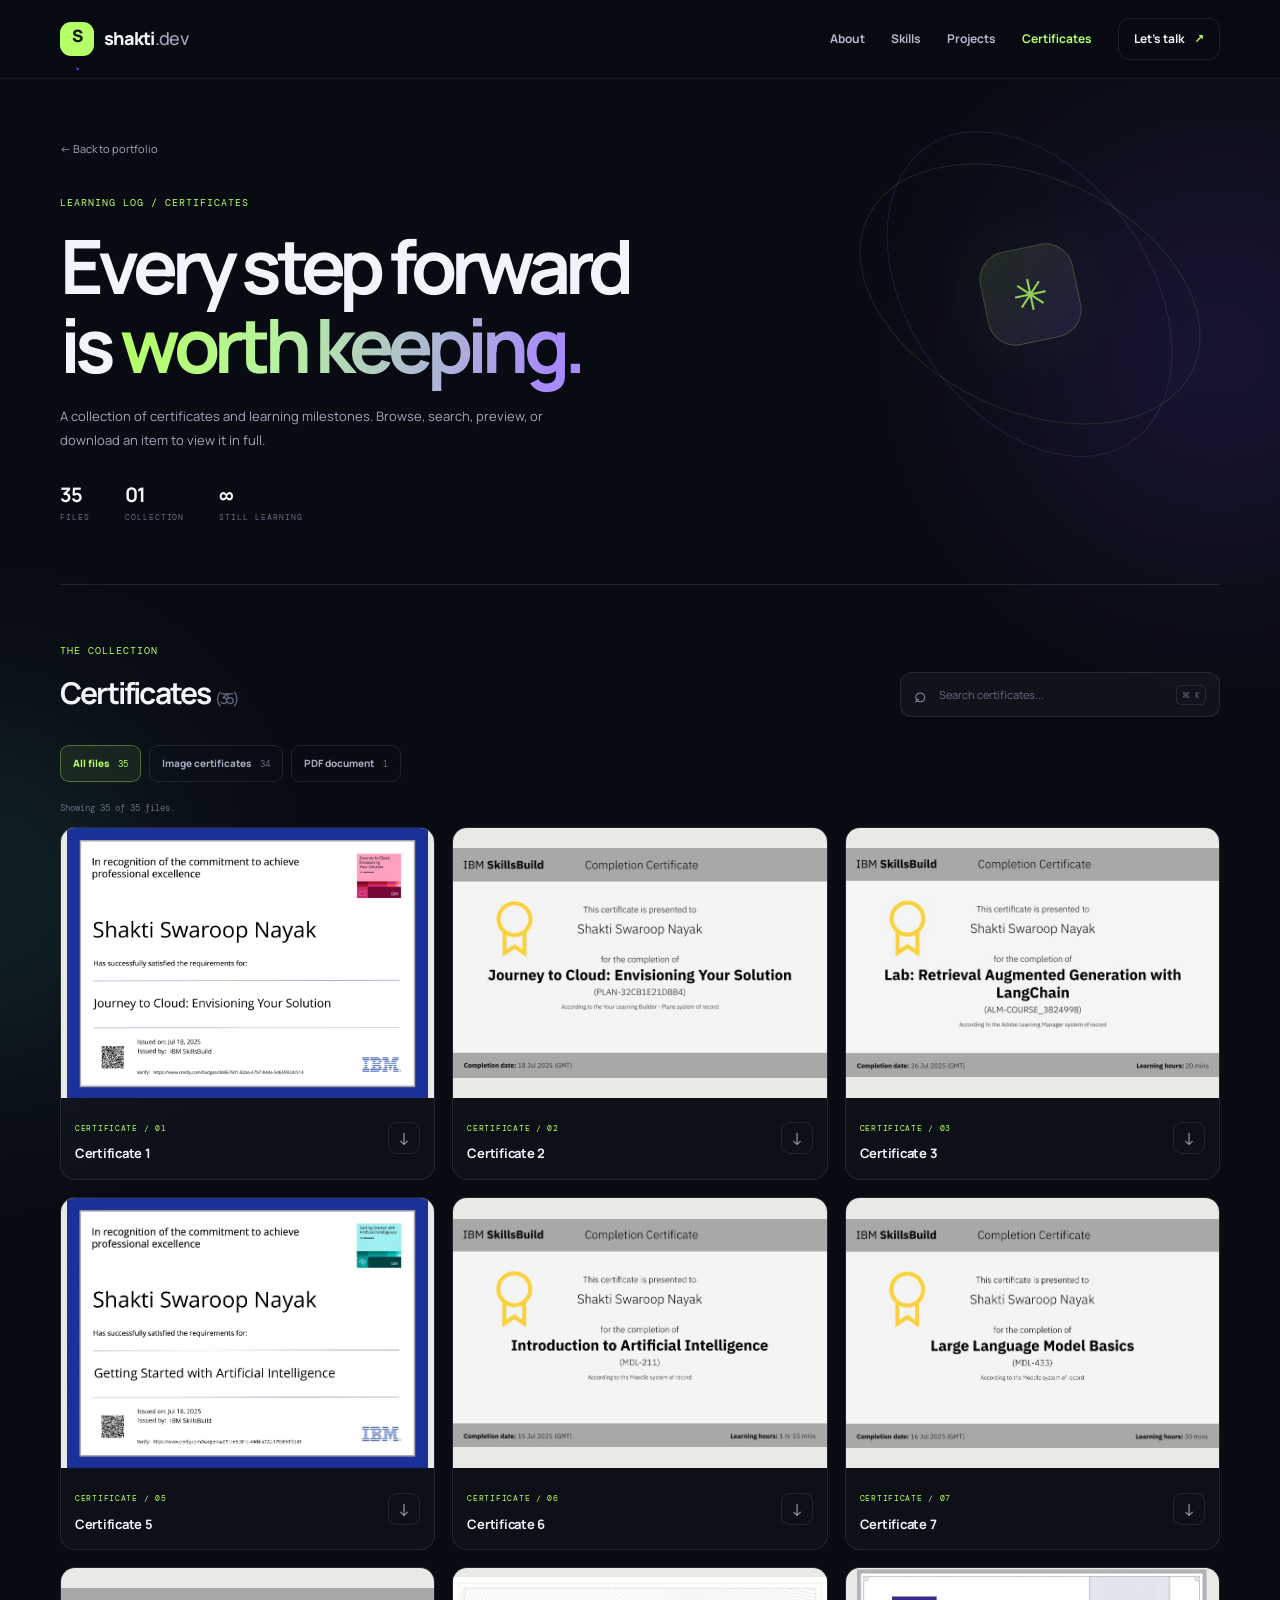
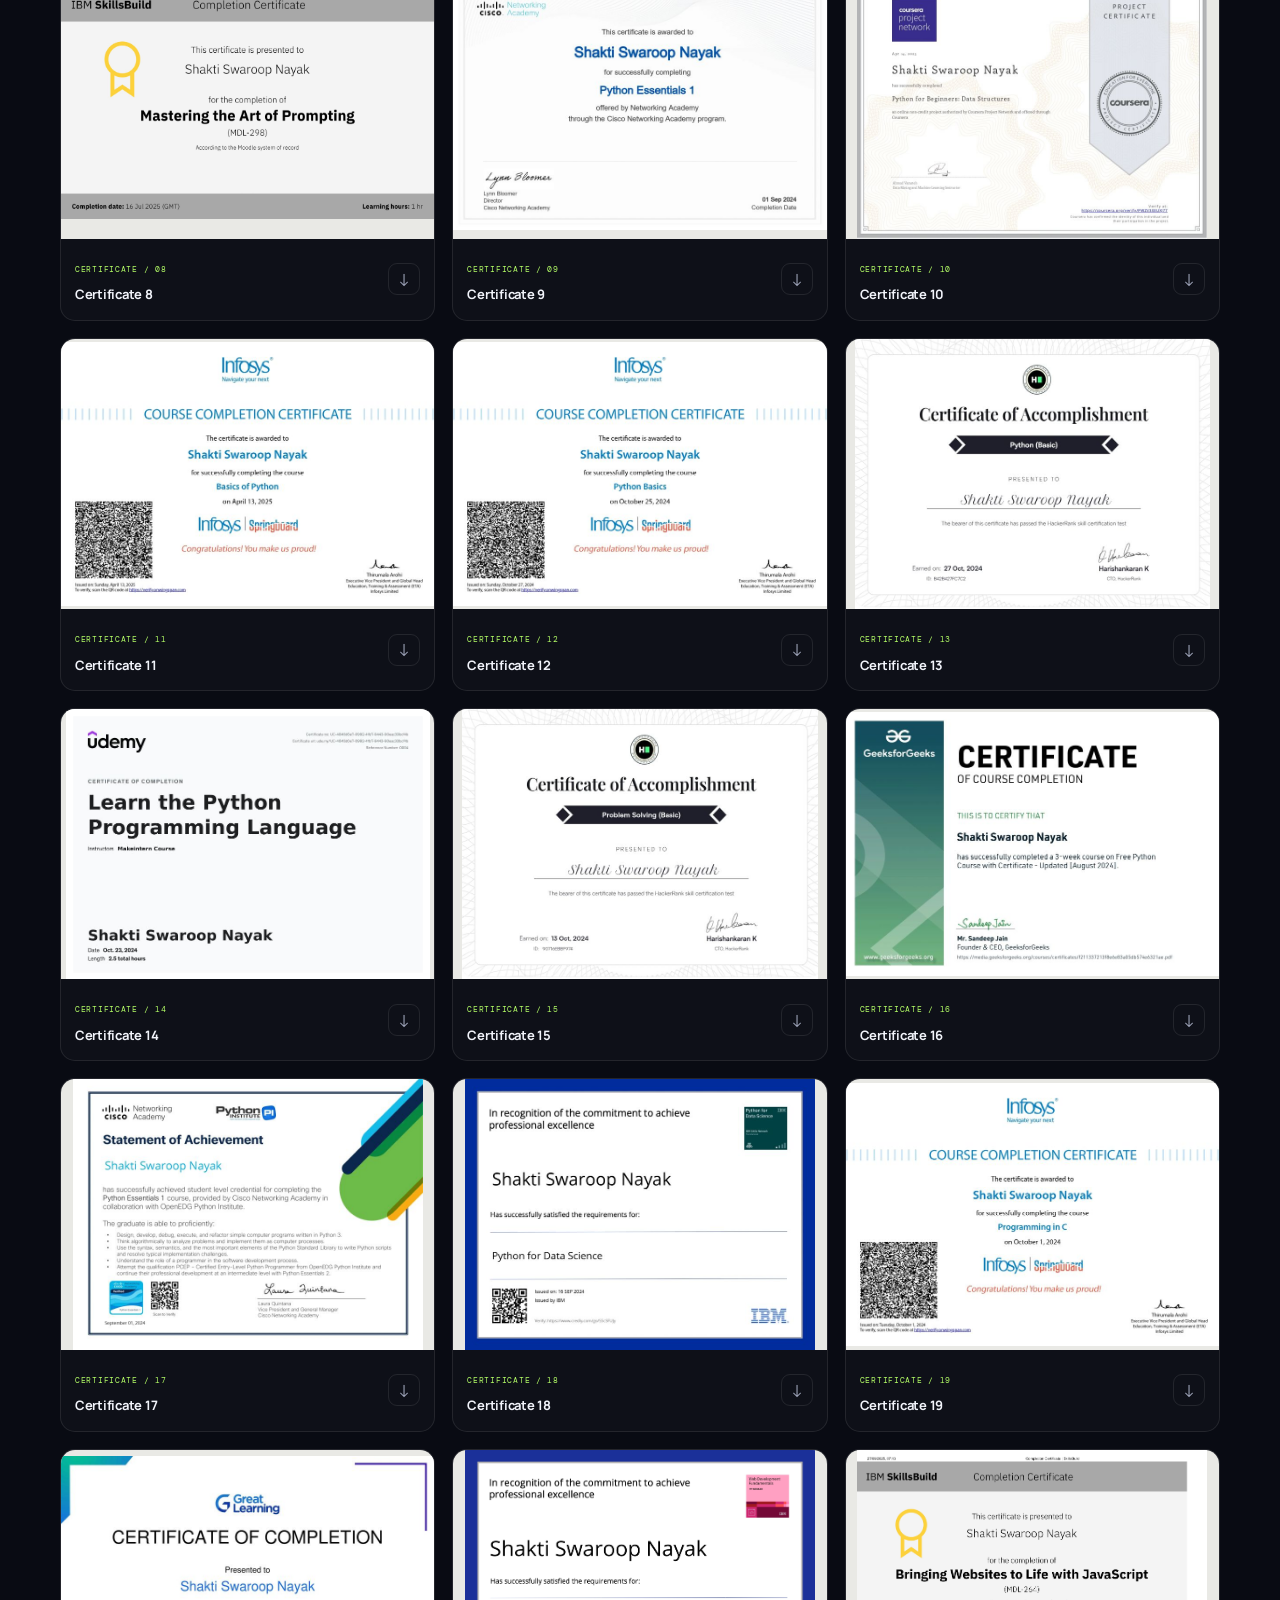
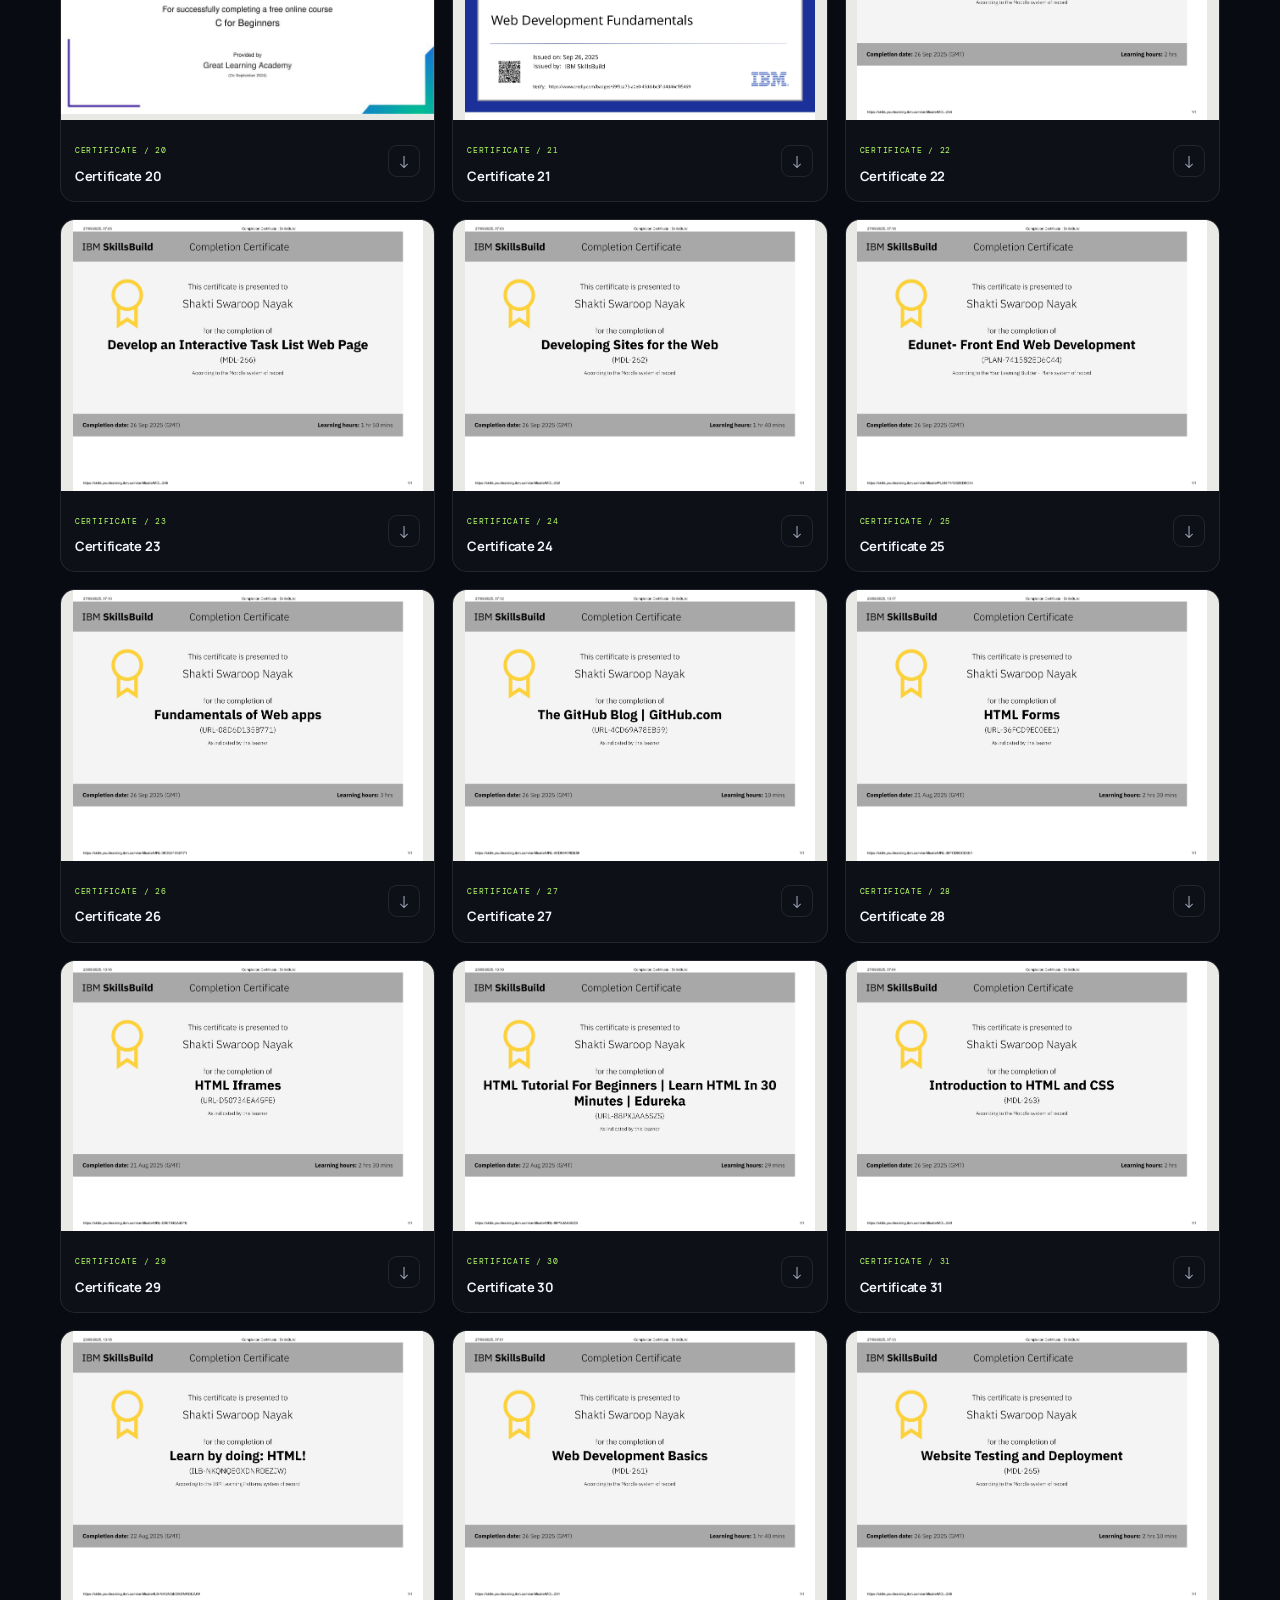
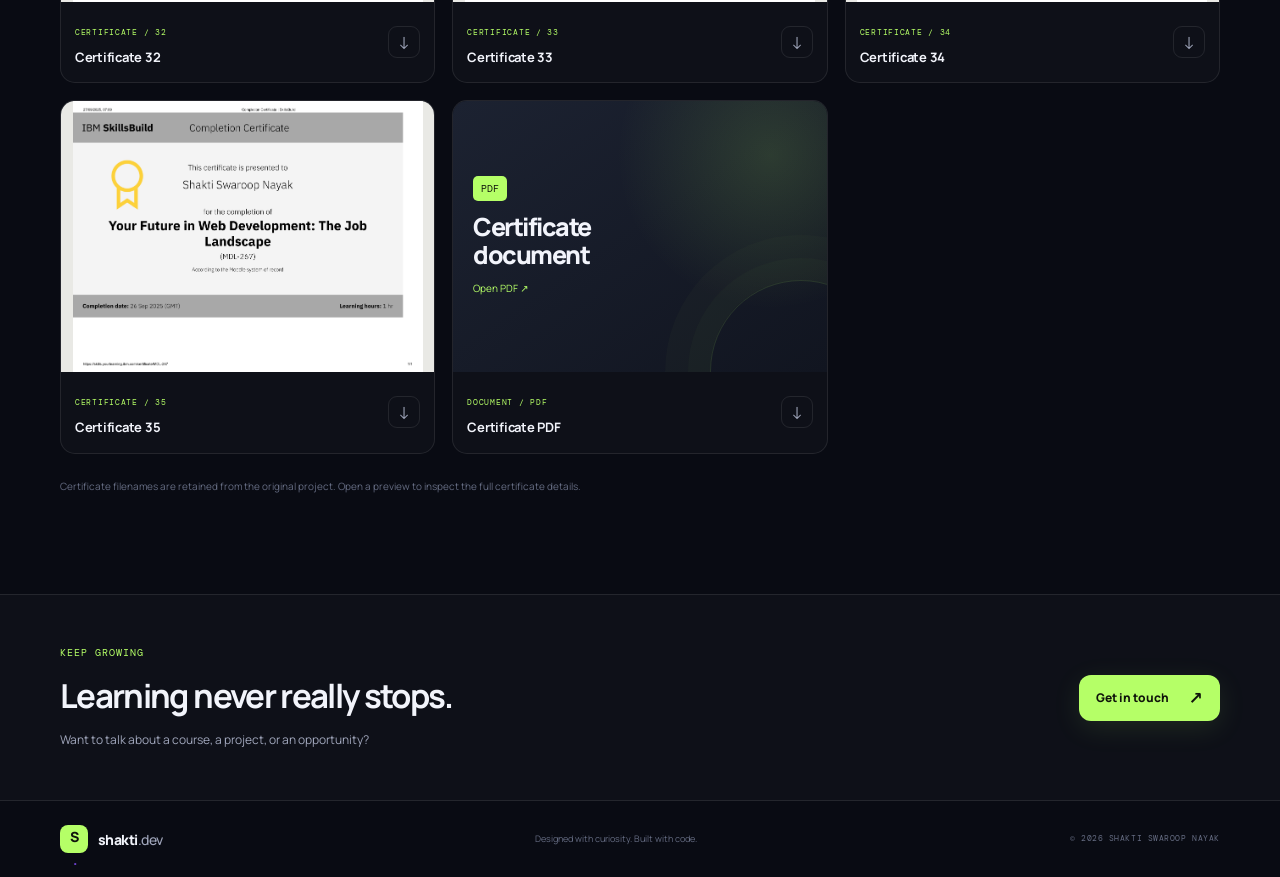
==== certificates.html @ 41152879 "Initial Commit" ====
<!DOCTYPE html>
<html lang="en">
<head>
  <meta charset="UTF-8"><meta name="viewport" content="width=device-width, initial-scale=1.0"><meta name="theme-color" content="#090b13">
  <meta name="description" content="Browse the certificates and learning milestones of Shakti Swaroop Nayak.">
  <title>Certificates Gallery | Shakti Swaroop Nayak</title>
  <link rel="preconnect" href="https://fonts.googleapis.com"><link rel="preconnect" href="https://fonts.gstatic.com" crossorigin>
  <link href="https://fonts.googleapis.com/css2?family=DM+Mono:wght@400;500&family=Manrope:wght@400;500;600;700;800&display=swap" rel="stylesheet">
  <link rel="stylesheet" href="styles.css"><link rel="stylesheet" href="certificates.css">
</head>
<body>
  <div class="ambient ambient-one"></div><div class="ambient ambient-two"></div>
  <header class="site-header"><nav class="nav shell" aria-label="Main navigation">
    <a class="brand" href="index.html"><span class="brand-mark">S<span>.</span></span><span>shakti<span class="brand-muted">.dev</span></span></a>
    <button class="nav-toggle" aria-label="Open navigation" aria-expanded="false"><span></span><span></span></button>
    <div class="nav-links"><a href="index.html#about">About</a><a href="index.html#skills">Skills</a><a href="index.html#projects">Projects</a><a class="active" href="certificates.html">Certificates</a><a class="nav-contact" href="index.html#contact">Let's talk <span>↗</span></a></div>
  </nav></header>
  <main>
    <section class="gallery-hero shell">
      <a class="back-link" href="index.html">← Back to portfolio</a>
      <p class="section-index">LEARNING LOG / CERTIFICATES</p>
      <h1>Every step forward<br>is <span class="gradient-text">worth keeping.</span></h1>
      <p class="gallery-intro">A collection of certificates and learning milestones. Browse, search, preview, or download an item to view it in full.</p>
      <div class="gallery-stats"><div><strong>35</strong><span>FILES</span></div><div><strong>01</strong><span>COLLECTION</span></div><div><strong>∞</strong><span>STILL LEARNING</span></div></div>
      <div class="gallery-orbit" aria-hidden="true"><div class="orbit-ring ring-a"></div><div class="orbit-ring ring-b"></div><div class="orbit-center">✳</div></div>
    </section>
    <section class="gallery-section shell">
      <div class="gallery-toolbar">
        <div><p class="section-index">THE COLLECTION</p><h2>Certificates <span class="result-count" id="resultCount">(35)</span></h2></div>
        <label class="search-box"><span aria-hidden="true">⌕</span><input id="certificateSearch" type="search" placeholder="Search certificates..." aria-label="Search certificates"><kbd>⌘ K</kbd></label>
      </div>
      <div class="filter-row" role="group" aria-label="Filter certificates">
        <button class="filter-button active" type="button" data-filter="all">All files <span>35</span></button>
        <button class="filter-button" type="button" data-filter="image">Image certificates <span>34</span></button>
        <button class="filter-button" type="button" data-filter="pdf">PDF document <span>1</span></button>
      </div>
      <p class="results-message" id="resultsMessage" aria-live="polite">Showing all files in the collection.</p>
      <div class="gallery-grid" id="galleryGrid">
      <article class="certificate-card" data-kind="image" data-search="certificate 1 image jpg jpeg">
        <button class="certificate-preview" type="button" data-preview="1.jpeg" aria-label="Preview Certificate 1">
          <img src="1.jpeg" loading="lazy" alt="Certificate 1">
          <span class="preview-overlay"><span>View certificate ↗</span></span>
        </button>
        <div class="certificate-card-info"><div><span class="card-number">CERTIFICATE / 01</span><h2>Certificate 1</h2></div><a class="download-link" href="1.jpeg" download aria-label="Download Certificate 1">↓</a></div>
      </article>
      <article class="certificate-card" data-kind="image" data-search="certificate 2 image jpg jpeg">
        <button class="certificate-preview" type="button" data-preview="2.jpeg" aria-label="Preview Certificate 2">
          <img src="2.jpeg" loading="lazy" alt="Certificate 2">
          <span class="preview-overlay"><span>View certificate ↗</span></span>
        </button>
        <div class="certificate-card-info"><div><span class="card-number">CERTIFICATE / 02</span><h2>Certificate 2</h2></div><a class="download-link" href="2.jpeg" download aria-label="Download Certificate 2">↓</a></div>
      </article>
      <article class="certificate-card" data-kind="image" data-search="certificate 3 image jpg jpeg">
        <button class="certificate-preview" type="button" data-preview="3.jpeg" aria-label="Preview Certificate 3">
          <img src="3.jpeg" loading="lazy" alt="Certificate 3">
          <span class="preview-overlay"><span>View certificate ↗</span></span>
        </button>
        <div class="certificate-card-info"><div><span class="card-number">CERTIFICATE / 03</span><h2>Certificate 3</h2></div><a class="download-link" href="3.jpeg" download aria-label="Download Certificate 3">↓</a></div>
      </article>
      <article class="certificate-card" data-kind="image" data-search="certificate 5 image jpg jpeg">
        <button class="certificate-preview" type="button" data-preview="5.jpeg" aria-label="Preview Certificate 5">
          <img src="5.jpeg" loading="lazy" alt="Certificate 5">
          <span class="preview-overlay"><span>View certificate ↗</span></span>
        </button>
        <div class="certificate-card-info"><div><span class="card-number">CERTIFICATE / 05</span><h2>Certificate 5</h2></div><a class="download-link" href="5.jpeg" download aria-label="Download Certificate 5">↓</a></div>
      </article>
      <article class="certificate-card" data-kind="image" data-search="certificate 6 image jpg jpeg">
        <button class="certificate-preview" type="button" data-preview="6.jpeg" aria-label="Preview Certificate 6">
          <img src="6.jpeg" loading="lazy" alt="Certificate 6">
          <span class="preview-overlay"><span>View certificate ↗</span></span>
        </button>
        <div class="certificate-card-info"><div><span class="card-number">CERTIFICATE / 06</span><h2>Certificate 6</h2></div><a class="download-link" href="6.jpeg" download aria-label="Download Certificate 6">↓</a></div>
      </article>
      <article class="certificate-card" data-kind="image" data-search="certificate 7 image jpg jpeg">
        <button class="certificate-preview" type="button" data-preview="7.jpeg" aria-label="Preview Certificate 7">
          <img src="7.jpeg" loading="lazy" alt="Certificate 7">
          <span class="preview-overlay"><span>View certificate ↗</span></span>
        </button>
        <div class="certificate-card-info"><div><span class="card-number">CERTIFICATE / 07</span><h2>Certificate 7</h2></div><a class="download-link" href="7.jpeg" download aria-label="Download Certificate 7">↓</a></div>
      </article>
      <article class="certificate-card" data-kind="image" data-search="certificate 8 image jpg jpeg">
        <button class="certificate-preview" type="button" data-preview="8.jpeg" aria-label="Preview Certificate 8">
          <img src="8.jpeg" loading="lazy" alt="Certificate 8">
          <span class="preview-overlay"><span>View certificate ↗</span></span>
        </button>
        <div class="certificate-card-info"><div><span class="card-number">CERTIFICATE / 08</span><h2>Certificate 8</h2></div><a class="download-link" href="8.jpeg" download aria-label="Download Certificate 8">↓</a></div>
      </article>
      <article class="certificate-card" data-kind="image" data-search="certificate 9 image jpg jpeg">
        <button class="certificate-preview" type="button" data-preview="9.jpeg" aria-label="Preview Certificate 9">
          <img src="9.jpeg" loading="lazy" alt="Certificate 9">
          <span class="preview-overlay"><span>View certificate ↗</span></span>
        </button>
        <div class="certificate-card-info"><div><span class="card-number">CERTIFICATE / 09</span><h2>Certificate 9</h2></div><a class="download-link" href="9.jpeg" download aria-label="Download Certificate 9">↓</a></div>
      </article>
      <article class="certificate-card" data-kind="image" data-search="certificate 10 image jpg jpeg">
        <button class="certificate-preview" type="button" data-preview="10.jpeg" aria-label="Preview Certificate 10">
          <img src="10.jpeg" loading="lazy" alt="Certificate 10">
          <span class="preview-overlay"><span>View certificate ↗</span></span>
        </button>
        <div class="certificate-card-info"><div><span class="card-number">CERTIFICATE / 10</span><h2>Certificate 10</h2></div><a class="download-link" href="10.jpeg" download aria-label="Download Certificate 10">↓</a></div>
      </article>
      <article class="certificate-card" data-kind="image" data-search="certificate 11 image jpg jpeg">
        <button class="certificate-preview" type="button" data-preview="11.jpeg" aria-label="Preview Certificate 11">
          <img src="11.jpeg" loading="lazy" alt="Certificate 11">
          <span class="preview-overlay"><span>View certificate ↗</span></span>
        </button>
        <div class="certificate-card-info"><div><span class="card-number">CERTIFICATE / 11</span><h2>Certificate 11</h2></div><a class="download-link" href="11.jpeg" download aria-label="Download Certificate 11">↓</a></div>
      </article>
      <article class="certificate-card" data-kind="image" data-search="certificate 12 image jpg jpeg">
        <button class="certificate-preview" type="button" data-preview="12.jpeg" aria-label="Preview Certificate 12">
          <img src="12.jpeg" loading="lazy" alt="Certificate 12">
          <span class="preview-overlay"><span>View certificate ↗</span></span>
        </button>
        <div class="certificate-card-info"><div><span class="card-number">CERTIFICATE / 12</span><h2>Certificate 12</h2></div><a class="download-link" href="12.jpeg" download aria-label="Download Certificate 12">↓</a></div>
      </article>
      <article class="certificate-card" data-kind="image" data-search="certificate 13 image jpg jpeg">
        <button class="certificate-preview" type="button" data-preview="13.jpeg" aria-label="Preview Certificate 13">
          <img src="13.jpeg" loading="lazy" alt="Certificate 13">
          <span class="preview-overlay"><span>View certificate ↗</span></span>
        </button>
        <div class="certificate-card-info"><div><span class="card-number">CERTIFICATE / 13</span><h2>Certificate 13</h2></div><a class="download-link" href="13.jpeg" download aria-label="Download Certificate 13">↓</a></div>
      </article>
      <article class="certificate-card" data-kind="image" data-search="certificate 14 image jpg jpeg">
        <button class="certificate-preview" type="button" data-preview="14.jpeg" aria-label="Preview Certificate 14">
          <img src="14.jpeg" loading="lazy" alt="Certificate 14">
          <span class="preview-overlay"><span>View certificate ↗</span></span>
        </button>
        <div class="certificate-card-info"><div><span class="card-number">CERTIFICATE / 14</span><h2>Certificate 14</h2></div><a class="download-link" href="14.jpeg" download aria-label="Download Certificate 14">↓</a></div>
      </article>
      <article class="certificate-card" data-kind="image" data-search="certificate 15 image jpg jpeg">
        <button class="certificate-preview" type="button" data-preview="15.jpeg" aria-label="Preview Certificate 15">
          <img src="15.jpeg" loading="lazy" alt="Certificate 15">
          <span class="preview-overlay"><span>View certificate ↗</span></span>
        </button>
        <div class="certificate-card-info"><div><span class="card-number">CERTIFICATE / 15</span><h2>Certificate 15</h2></div><a class="download-link" href="15.jpeg" download aria-label="Download Certificate 15">↓</a></div>
      </article>
      <article class="certificate-card" data-kind="image" data-search="certificate 16 image jpg jpeg">
        <button class="certificate-preview" type="button" data-preview="16.jpeg" aria-label="Preview Certificate 16">
          <img src="16.jpeg" loading="lazy" alt="Certificate 16">
          <span class="preview-overlay"><span>View certificate ↗</span></span>
        </button>
        <div class="certificate-card-info"><div><span class="card-number">CERTIFICATE / 16</span><h2>Certificate 16</h2></div><a class="download-link" href="16.jpeg" download aria-label="Download Certificate 16">↓</a></div>
      </article>
      <article class="certificate-card" data-kind="image" data-search="certificate 17 image jpg jpeg">
        <button class="certificate-preview" type="button" data-preview="17.jpeg" aria-label="Preview Certificate 17">
          <img src="17.jpeg" loading="lazy" alt="Certificate 17">
          <span class="preview-overlay"><span>View certificate ↗</span></span>
        </button>
        <div class="certificate-card-info"><div><span class="card-number">CERTIFICATE / 17</span><h2>Certificate 17</h2></div><a class="download-link" href="17.jpeg" download aria-label="Download Certificate 17">↓</a></div>
      </article>
      <article class="certificate-card" data-kind="image" data-search="certificate 18 image jpg jpeg">
        <button class="certificate-preview" type="button" data-preview="18.jpeg" aria-label="Preview Certificate 18">
          <img src="18.jpeg" loading="lazy" alt="Certificate 18">
          <span class="preview-overlay"><span>View certificate ↗</span></span>
        </button>
        <div class="certificate-card-info"><div><span class="card-number">CERTIFICATE / 18</span><h2>Certificate 18</h2></div><a class="download-link" href="18.jpeg" download aria-label="Download Certificate 18">↓</a></div>
      </article>
      <article class="certificate-card" data-kind="image" data-search="certificate 19 image jpg jpeg">
        <button class="certificate-preview" type="button" data-preview="19.jpeg" aria-label="Preview Certificate 19">
          <img src="19.jpeg" loading="lazy" alt="Certificate 19">
          <span class="preview-overlay"><span>View certificate ↗</span></span>
        </button>
        <div class="certificate-card-info"><div><span class="card-number">CERTIFICATE / 19</span><h2>Certificate 19</h2></div><a class="download-link" href="19.jpeg" download aria-label="Download Certificate 19">↓</a></div>
      </article>
      <article class="certificate-card" data-kind="image" data-search="certificate 20 image jpg jpeg">
        <button class="certificate-preview" type="button" data-preview="20.jpeg" aria-label="Preview Certificate 20">
          <img src="20.jpeg" loading="lazy" alt="Certificate 20">
          <span class="preview-overlay"><span>View certificate ↗</span></span>
        </button>
        <div class="certificate-card-info"><div><span class="card-number">CERTIFICATE / 20</span><h2>Certificate 20</h2></div><a class="download-link" href="20.jpeg" download aria-label="Download Certificate 20">↓</a></div>
      </article>
      <article class="certificate-card" data-kind="image" data-search="certificate 21 image jpg jpeg">
        <button class="certificate-preview" type="button" data-preview="21.jpeg" aria-label="Preview Certificate 21">
          <img src="21.jpeg" loading="lazy" alt="Certificate 21">
          <span class="preview-overlay"><span>View certificate ↗</span></span>
        </button>
        <div class="certificate-card-info"><div><span class="card-number">CERTIFICATE / 21</span><h2>Certificate 21</h2></div><a class="download-link" href="21.jpeg" download aria-label="Download Certificate 21">↓</a></div>
      </article>
      <article class="certificate-card" data-kind="image" data-search="certificate 22 image jpg jpeg">
        <button class="certificate-preview" type="button" data-preview="22.jpeg" aria-label="Preview Certificate 22">
          <img src="22.jpeg" loading="lazy" alt="Certificate 22">
          <span class="preview-overlay"><span>View certificate ↗</span></span>
        </button>
        <div class="certificate-card-info"><div><span class="card-number">CERTIFICATE / 22</span><h2>Certificate 22</h2></div><a class="download-link" href="22.jpeg" download aria-label="Download Certificate 22">↓</a></div>
      </article>
      <article class="certificate-card" data-kind="image" data-search="certificate 23 image jpg jpeg">
        <button class="certificate-preview" type="button" data-preview="23.jpeg" aria-label="Preview Certificate 23">
          <img src="23.jpeg" loading="lazy" alt="Certificate 23">
          <span class="preview-overlay"><span>View certificate ↗</span></span>
        </button>
        <div class="certificate-card-info"><div><span class="card-number">CERTIFICATE / 23</span><h2>Certificate 23</h2></div><a class="download-link" href="23.jpeg" download aria-label="Download Certificate 23">↓</a></div>
      </article>
      <article class="certificate-card" data-kind="image" data-search="certificate 24 image jpg jpeg">
        <button class="certificate-preview" type="button" data-preview="24.jpeg" aria-label="Preview Certificate 24">
          <img src="24.jpeg" loading="lazy" alt="Certificate 24">
          <span class="preview-overlay"><span>View certificate ↗</span></span>
        </button>
        <div class="certificate-card-info"><div><span class="card-number">CERTIFICATE / 24</span><h2>Certificate 24</h2></div><a class="download-link" href="24.jpeg" download aria-label="Download Certificate 24">↓</a></div>
      </article>
      <article class="certificate-card" data-kind="image" data-search="certificate 25 image jpg jpeg">
        <button class="certificate-preview" type="button" data-preview="25.jpeg" aria-label="Preview Certificate 25">
          <img src="25.jpeg" loading="lazy" alt="Certificate 25">
          <span class="preview-overlay"><span>View certificate ↗</span></span>
        </button>
        <div class="certificate-card-info"><div><span class="card-number">CERTIFICATE / 25</span><h2>Certificate 25</h2></div><a class="download-link" href="25.jpeg" download aria-label="Download Certificate 25">↓</a></div>
      </article>
      <article class="certificate-card" data-kind="image" data-search="certificate 26 image jpg jpeg">
        <button class="certificate-preview" type="button" data-preview="26.jpeg" aria-label="Preview Certificate 26">
          <img src="26.jpeg" loading="lazy" alt="Certificate 26">
          <span class="preview-overlay"><span>View certificate ↗</span></span>
        </button>
        <div class="certificate-card-info"><div><span class="card-number">CERTIFICATE / 26</span><h2>Certificate 26</h2></div><a class="download-link" href="26.jpeg" download aria-label="Download Certificate 26">↓</a></div>
      </article>
      <article class="certificate-card" data-kind="image" data-search="certificate 27 image jpg jpeg">
        <button class="certificate-preview" type="button" data-preview="27.jpeg" aria-label="Preview Certificate 27">
          <img src="27.jpeg" loading="lazy" alt="Certificate 27">
          <span class="preview-overlay"><span>View certificate ↗</span></span>
        </button>
        <div class="certificate-card-info"><div><span class="card-number">CERTIFICATE / 27</span><h2>Certificate 27</h2></div><a class="download-link" href="27.jpeg" download aria-label="Download Certificate 27">↓</a></div>
      </article>
      <article class="certificate-card" data-kind="image" data-search="certificate 28 image jpg jpeg">
        <button class="certificate-preview" type="button" data-preview="28.jpeg" aria-label="Preview Certificate 28">
          <img src="28.jpeg" loading="lazy" alt="Certificate 28">
          <span class="preview-overlay"><span>View certificate ↗</span></span>
        </button>
        <div class="certificate-card-info"><div><span class="card-number">CERTIFICATE / 28</span><h2>Certificate 28</h2></div><a class="download-link" href="28.jpeg" download aria-label="Download Certificate 28">↓</a></div>
      </article>
      <article class="certificate-card" data-kind="image" data-search="certificate 29 image jpg jpeg">
        <button class="certificate-preview" type="button" data-preview="29.jpeg" aria-label="Preview Certificate 29">
          <img src="29.jpeg" loading="lazy" alt="Certificate 29">
          <span class="preview-overlay"><span>View certificate ↗</span></span>
        </button>
        <div class="certificate-card-info"><div><span class="card-number">CERTIFICATE / 29</span><h2>Certificate 29</h2></div><a class="download-link" href="29.jpeg" download aria-label="Download Certificate 29">↓</a></div>
      </article>
      <article class="certificate-card" data-kind="image" data-search="certificate 30 image jpg jpeg">
        <button class="certificate-preview" type="button" data-preview="30.jpeg" aria-label="Preview Certificate 30">
          <img src="30.jpeg" loading="lazy" alt="Certificate 30">
          <span class="preview-overlay"><span>View certificate ↗</span></span>
        </button>
        <div class="certificate-card-info"><div><span class="card-number">CERTIFICATE / 30</span><h2>Certificate 30</h2></div><a class="download-link" href="30.jpeg" download aria-label="Download Certificate 30">↓</a></div>
      </article>
      <article class="certificate-card" data-kind="image" data-search="certificate 31 image jpg jpeg">
        <button class="certificate-preview" type="button" data-preview="31.jpeg" aria-label="Preview Certificate 31">
          <img src="31.jpeg" loading="lazy" alt="Certificate 31">
          <span class="preview-overlay"><span>View certificate ↗</span></span>
        </button>
        <div class="certificate-card-info"><div><span class="card-number">CERTIFICATE / 31</span><h2>Certificate 31</h2></div><a class="download-link" href="31.jpeg" download aria-label="Download Certificate 31">↓</a></div>
      </article>
      <article class="certificate-card" data-kind="image" data-search="certificate 32 image jpg jpeg">
        <button class="certificate-preview" type="button" data-preview="32.jpeg" aria-label="Preview Certificate 32">
          <img src="32.jpeg" loading="lazy" alt="Certificate 32">
          <span class="preview-overlay"><span>View certificate ↗</span></span>
        </button>
        <div class="certificate-card-info"><div><span class="card-number">CERTIFICATE / 32</span><h2>Certificate 32</h2></div><a class="download-link" href="32.jpeg" download aria-label="Download Certificate 32">↓</a></div>
      </article>
      <article class="certificate-card" data-kind="image" data-search="certificate 33 image jpg jpeg">
        <button class="certificate-preview" type="button" data-preview="33.jpeg" aria-label="Preview Certificate 33">
          <img src="33.jpeg" loading="lazy" alt="Certificate 33">
          <span class="preview-overlay"><span>View certificate ↗</span></span>
        </button>
        <div class="certificate-card-info"><div><span class="card-number">CERTIFICATE / 33</span><h2>Certificate 33</h2></div><a class="download-link" href="33.jpeg" download aria-label="Download Certificate 33">↓</a></div>
      </article>
      <article class="certificate-card" data-kind="image" data-search="certificate 34 image jpg jpeg">
        <button class="certificate-preview" type="button" data-preview="34.jpeg" aria-label="Preview Certificate 34">
          <img src="34.jpeg" loading="lazy" alt="Certificate 34">
          <span class="preview-overlay"><span>View certificate ↗</span></span>
        </button>
        <div class="certificate-card-info"><div><span class="card-number">CERTIFICATE / 34</span><h2>Certificate 34</h2></div><a class="download-link" href="34.jpeg" download aria-label="Download Certificate 34">↓</a></div>
      </article>
      <article class="certificate-card" data-kind="image" data-search="certificate 35 image jpg jpeg">
        <button class="certificate-preview" type="button" data-preview="35.jpeg" aria-label="Preview Certificate 35">
          <img src="35.jpeg" loading="lazy" alt="Certificate 35">
          <span class="preview-overlay"><span>View certificate ↗</span></span>
        </button>
        <div class="certificate-card-info"><div><span class="card-number">CERTIFICATE / 35</span><h2>Certificate 35</h2></div><a class="download-link" href="35.jpeg" download aria-label="Download Certificate 35">↓</a></div>
      </article>
      <article class="certificate-card pdf-card" data-kind="pdf" data-search="certificate pdf document course completion">
        <a class="pdf-preview" href="4.pdf" target="_blank" rel="noopener" aria-label="Open PDF certificate"><span class="pdf-icon">PDF</span><span class="pdf-large-title">Certificate<br>document</span><span class="pdf-open">Open PDF ↗</span></a>
        <div class="certificate-card-info"><div><span class="card-number">DOCUMENT / PDF</span><h2>Certificate PDF</h2></div><a class="download-link" href="4.pdf" download aria-label="Download PDF certificate">↓</a></div>
      </article>
      </div>
      <div class="empty-state" id="emptyState" hidden><span>⌕</span><h3>No matches found</h3><p>Try another search term or choose a different filter.</p><button class="button button-quiet" id="resetFilters" type="button">Reset filters</button></div>
      <p class="gallery-note">Certificate filenames are retained from the original project. Open a preview to inspect the full certificate details.</p>
    </section>
    <section class="gallery-contact"><div class="shell gallery-contact-inner"><div><p class="section-index">KEEP GROWING</p><h2>Learning never really stops.</h2><p>Want to talk about a course, a project, or an opportunity?</p></div><a class="button button-primary" href="index.html#contact">Get in touch <span>↗</span></a></div></section>
  </main>
  <footer class="site-footer shell"><a class="brand" href="index.html"><span class="brand-mark">S<span>.</span></span><span>shakti<span class="brand-muted">.dev</span></span></a><p>Designed with curiosity. Built with code.</p><span class="mono">© <span id="year">2026</span> SHAKTI SWAROOP NAYAK</span></footer>
  <div class="lightbox" id="lightbox" aria-hidden="true" role="dialog" aria-modal="true" aria-label="Certificate preview">
    <div class="lightbox-panel"><div class="lightbox-toolbar"><span id="lightboxTitle">Certificate preview</span><div><a id="lightboxDownload" href="#" download>Download ↓</a><button type="button" id="lightboxClose" aria-label="Close preview">×</button></div></div><div class="lightbox-content" id="lightboxContent"></div><p class="lightbox-hint">Press Esc or click outside the preview to close</p></div>
  </div>
  <script src="script.js"></script><script src="certificates.js"></script>
</body>
</html>
---- styles.css ----
:root{--bg:#090b13;--bg-soft:#0e111c;--panel:#121624;--panel-2:#151a2a;--text:#f2f4fb;--muted:#a0a6bb;--faint:#656c82;--line:rgba(255,255,255,.09);--accent:#b5ff67;--purple:#a78bfa;--cyan:#75e6dc;--radius:22px;--max:1160px;--ease:cubic-bezier(.2,.75,.25,1);color-scheme:dark}
*{box-sizing:border-box}html{scroll-behavior:smooth;scroll-padding-top:95px}body{margin:0;background:var(--bg);color:var(--text);font-family:Manrope,Inter,system-ui,-apple-system,"Segoe UI",sans-serif;line-height:1.65;overflow-x:hidden;-webkit-font-smoothing:antialiased}a{color:inherit;text-decoration:none}button{font:inherit}.shell{width:min(var(--max),calc(100% - 56px));margin-inline:auto}.ambient{position:absolute;pointer-events:none;z-index:-1;filter:blur(100px);opacity:.13;border-radius:50%}.ambient-one{width:420px;height:420px;top:140px;right:-150px;background:#7859f5}.ambient-two{width:340px;height:340px;top:720px;left:-190px;background:#4bd9b2}.site-header{position:sticky;top:0;z-index:50;background:rgba(9,11,19,.76);backdrop-filter:blur(18px);border-bottom:1px solid rgba(255,255,255,.065)}.nav{height:78px;display:flex;align-items:center;justify-content:space-between;gap:24px}.brand{display:inline-flex;align-items:center;gap:10px;font-weight:800;letter-spacing:-.04em;font-size:18px}.brand-mark{display:grid;place-items:center;width:34px;height:34px;border-radius:11px;background:var(--accent);color:#10130d;font-size:17px;letter-spacing:-.08em}.brand-mark span{color:#6a40c9}.brand-muted{color:var(--muted);font-weight:500}.nav-links{display:flex;align-items:center;gap:26px}.nav-links>a{font-size:12px;font-weight:700;color:#b5bacb;transition:color .2s}.nav-links>a:hover,.nav-links>a.active{color:var(--accent)}.external-arrow{color:var(--accent)}.nav-links .nav-contact{padding:10px 15px;border:1px solid var(--line);border-radius:11px;color:var(--text)}.nav-contact span{color:var(--accent);padding-left:8px}.nav-toggle{display:none;background:none;border:1px solid var(--line);border-radius:10px;width:42px;height:40px;color:white;cursor:pointer}.nav-toggle span{display:block;width:17px;height:1px;background:white;margin:5px auto}.hero{min-height:calc(100vh - 78px);position:relative;display:grid;grid-template-columns:1.08fr .92fr;align-items:center;gap:54px;padding-top:70px;padding-bottom:104px}.hero-copy{position:relative;z-index:2}.eyebrow,.hero-kicker,.section-index,.mono,.card-label,.experience-meta,.project-type,.project-id,.project-art-caption{font-family:"DM Mono",monospace;letter-spacing:.1em}.eyebrow{display:inline-flex;align-items:center;gap:10px;border:1px solid var(--line);background:rgba(255,255,255,.025);padding:9px 13px;border-radius:100px;font-size:9px;color:#c5c9d6}.status-dot,.label-dot,.tag-pulse{width:7px;height:7px;border-radius:50%;background:var(--accent);box-shadow:0 0 14px rgba(181,255,103,.5);display:inline-block;flex-shrink:0}.hero-kicker{margin:32px 0 13px;color:var(--accent);font-size:10px}.hero h1{font-size:clamp(45px,6.2vw,78px);letter-spacing:-.075em;line-height:1.06;margin:0;font-weight:800}.gradient-text{background:linear-gradient(100deg,var(--accent) 4%,#b7f2a0 35%,var(--purple) 92%);-webkit-background-clip:text;background-clip:text;color:transparent}.hero-description{max-width:525px;color:var(--muted);font-size:14px;line-height:1.9;margin:23px 0 26px}.hero-description strong{color:#eef0f8}.hero-actions{display:flex;flex-wrap:wrap;gap:12px}.button{display:inline-flex;align-items:center;justify-content:center;gap:20px;padding:13px 17px;border-radius:12px;font-size:12px;font-weight:800;transition:transform .25s var(--ease),background .25s,border-color .25s}.button:hover{transform:translateY(-3px)}.button span{font-size:17px;line-height:1}.button-primary{background:var(--accent);color:#10140b;box-shadow:0 7px 28px rgba(181,255,103,.1)}.button-primary:hover{background:#c8ff91}.button-quiet{border:1px solid var(--line);background:rgba(255,255,255,.025);color:var(--text)}.button-quiet:hover{border-color:rgba(181,255,103,.4)}.hero-socials{display:flex;align-items:center;gap:13px;margin-top:36px;font-family:"DM Mono",monospace;font-size:10px;color:var(--muted)}.hero-socials a:hover{color:var(--accent)}.hero-socials>span{width:3px;height:3px;border-radius:50%;background:var(--faint)}.hero-visual{min-height:475px;display:grid;place-items:center;position:relative}.visual-orbit{position:absolute;border:1px solid rgba(181,255,103,.13);border-radius:50%;transform:rotate(-25deg)}.orbit-one{width:440px;height:310px}.orbit-two{width:360px;height:470px;transform:rotate(45deg);border-color:rgba(167,139,250,.15)}.visual-card{width:min(100%,365px);position:relative;z-index:2;background:linear-gradient(145deg,rgba(25,30,47,.98),rgba(13,16,27,.98));border:1px solid rgba(255,255,255,.12);border-radius:25px;padding:20px;box-shadow:0 35px 100px rgba(0,0,0,.4);transform:rotate(2deg);transition:transform .5s var(--ease)}.visual-card:hover{transform:rotate(0deg) translateY(-5px)}.visual-top{display:flex;align-items:center;justify-content:space-between;color:var(--faint);font-size:9px}.window-dots{display:flex;gap:5px}.window-dots i{width:6px;height:6px;border-radius:50%;background:#62697d}.window-dots i:first-child{background:#ff7f87}.window-dots i:nth-child(2){background:#ffd36b}.window-dots i:nth-child(3){background:var(--accent)}.profile-image-wrap{height:238px;margin:19px 0 18px;border-radius:16px;overflow:hidden;background:radial-gradient(ellipse at 50% 35%,rgba(181,255,103,.2),transparent 50%),linear-gradient(140deg,#252d40,#171b2b);position:relative;display:grid;place-items:center}.profile-image-wrap img{width:100%;height:100%;object-fit:cover;object-position:center 35%;position:relative;z-index:1}.fallback-initials{font-size:70px;font-weight:800;letter-spacing:-.08em;color:var(--accent)}.visual-name{display:flex;align-items:center;justify-content:space-between;gap:12px}.visual-name h2{font-size:16px;letter-spacing:-.04em;margin:0 0 3px}.visual-name p{font-size:10px;color:var(--muted);margin:0}.verified-mark{display:grid;place-items:center;width:30px;height:30px;border-radius:50%;background:rgba(181,255,103,.12);color:var(--accent);font-size:17px}.visual-divider{height:1px;background:var(--line);margin:18px 0}.visual-stats{display:grid;grid-template-columns:repeat(3,1fr);gap:12px}.visual-stats div{display:flex;flex-direction:column;gap:3px}.visual-stats .mono{font-size:9px;color:var(--accent)}.visual-stats strong{font-size:10px}.code-chip{display:flex;align-items:center;gap:10px;margin-top:18px;padding:10px 12px;background:rgba(0,0,0,.2);border:1px solid var(--line);border-radius:10px;color:#c8cbd8;font-family:"DM Mono",monospace;font-size:10px}.code-bracket{color:var(--accent);font-size:17px}.cursor{color:var(--accent);animation:blink 1s steps(2,start) infinite}.floating-tag{position:absolute;z-index:3;display:flex;align-items:center;gap:9px;padding:12px 14px;border-radius:13px;background:#1b2030;border:1px solid rgba(255,255,255,.12);box-shadow:0 15px 45px rgba(0,0,0,.3);font-size:10px;font-weight:800;animation:float 5s ease-in-out infinite}.tag-top{top:55px;right:-4px}.tag-bottom{bottom:54px;left:-6px;animation-delay:-2s}.tag-icon{color:var(--accent);font-size:18px}.scroll-cue{position:absolute;bottom:28px;left:0;display:flex;align-items:center;gap:12px;color:var(--faint);font:9px "DM Mono",monospace;letter-spacing:.12em}.scroll-line{height:1px;width:36px;background:var(--accent)}.section{padding-top:110px;padding-bottom:110px}.section-tinted{background:linear-gradient(180deg,rgba(255,255,255,.018),rgba(255,255,255,.01));border-top:1px solid rgba(255,255,255,.035);border-bottom:1px solid rgba(255,255,255,.035)}.section-heading{margin-bottom:40px}.section-index{font-size:10px;color:var(--accent);margin:0 0 14px}.section-heading h2,.certificate-teaser h2,.contact-inner h2{font-size:clamp(34px,4.4vw,52px);letter-spacing:-.065em;line-height:1.15;margin:0;font-weight:800}.section-subtitle{font-size:13px;color:var(--muted);margin:15px 0 0}.about-layout{display:grid;grid-template-columns:1fr .8fr;gap:75px;align-items:start}.large-copy{font-size:clamp(20px,2.2vw,27px);line-height:1.55;letter-spacing:-.04em;font-weight:600;margin:0 0 22px;max-width:650px}.text-accent{color:var(--accent)}.body-copy{color:var(--muted);font-size:13px;line-height:1.95}.about-main .body-copy{max-width:650px}.text-link{display:inline-flex;align-items:center;gap:15px;font-size:12px;font-weight:800;color:var(--accent);margin-top:14px}.text-link span{font-size:17px;transition:transform .2s}.text-link:hover span{transform:translate(3px,-3px)}.education-card{padding:25px 24px 7px;border:1px solid var(--line);background:rgba(255,255,255,.025);border-radius:19px}.card-label{display:flex;align-items:center;gap:9px;font-size:9px;color:#d3d7e5;margin-bottom:25px}.education-item{display:grid;grid-template-columns:12px 1fr;gap:13px;position:relative;padding-bottom:26px}.education-item:not(:last-child):before{content:"";position:absolute;left:4px;top:12px;bottom:0;width:1px;background:rgba(181,255,103,.22)}.timeline-point{width:9px;height:9px;border:2px solid var(--accent);background:var(--bg);border-radius:50%;margin-top:4px;z-index:1}.education-item .mono{font-size:9px;color:var(--accent);margin:0 0 5px}.education-item h3{font-size:13px;letter-spacing:-.02em;margin:0 0 4px}.education-item p:not(.mono){font-size:11px;color:var(--muted);margin:0 0 8px}.grade-pill{display:inline-block;padding:4px 8px;border:1px solid rgba(181,255,103,.2);border-radius:6px;color:var(--accent);font:9px "DM Mono",monospace}.skills-layout{display:grid;grid-template-columns:.72fr 1.28fr;gap:70px}.skill-feature{padding:28px;border-radius:20px;background:linear-gradient(140deg,rgba(181,255,103,.1),rgba(167,139,250,.07));border:1px solid rgba(181,255,103,.14);position:relative;overflow:hidden}.skill-feature:after{content:"";position:absolute;width:210px;height:210px;right:-120px;bottom:-125px;border:1px solid rgba(181,255,103,.2);border-radius:50%;box-shadow:0 0 0 22px rgba(181,255,103,.025),0 0 0 45px rgba(181,255,103,.02)}.feature-symbol{font-size:27px;color:var(--accent)}.skill-feature .mono{font-size:9px;color:var(--muted);margin:24px 0 9px}.skill-feature h3{font-size:37px;letter-spacing:-.06em;line-height:1.12;margin:0}.skill-feature>p:last-of-type{max-width:260px;color:var(--muted);font-size:12px;line-height:1.8;margin-top:20px}.skill-groups{display:flex;flex-direction:column;gap:0}.skill-group{padding:19px 0 22px;border-bottom:1px solid var(--line)}.skill-group:first-child{padding-top:0}.skill-group-title{font-size:12px;font-weight:800;margin-bottom:15px}.skill-group-title span{font:10px "DM Mono",monospace;color:var(--accent);margin-right:14px}.skill-pills,.tag-row{display:flex;flex-wrap:wrap;gap:8px}.skill-pills span,.tag-row span{font-size:10px;color:#c8ccda;background:rgba(255,255,255,.045);border:1px solid var(--line);border-radius:8px;padding:7px 10px;transition:background .2s,border-color .2s}.skill-pills span:hover{background:rgba(181,255,103,.08);border-color:rgba(181,255,103,.3)}.experience-list{display:flex;flex-direction:column;gap:14px}.experience-card{display:grid;grid-template-columns:58px 1fr 24px;gap:20px;padding:28px 30px;border:1px solid var(--line);border-radius:18px;background:rgba(255,255,255,.02);transition:transform .3s var(--ease),border-color .3s}.experience-card:hover{transform:translateY(-3px);border-color:rgba(181,255,103,.27)}.experience-number{font:12px "DM Mono",monospace;color:var(--accent);padding-top:4px}.experience-meta{display:flex;gap:9px;flex-wrap:wrap;font-size:9px;color:var(--muted)}.experience-meta span+span{border-left:1px solid var(--line);padding-left:9px;color:var(--accent)}.experience-content h3{font-size:18px;letter-spacing:-.04em;margin:12px 0 3px}.experience-content>p:not(.body-copy){font-size:11px;color:#d2d5e0;margin:0}.experience-content .body-copy{max-width:720px;margin:13px 0 14px}.experience-arrow{color:var(--faint);font-size:19px}.tag-row span{padding:5px 9px;font:9px "DM Mono",monospace}.section-heading-row{display:flex;justify-content:space-between;align-items:end}.work-count{font-size:9px;color:var(--muted);padding-bottom:8px}.project-feature{display:grid;grid-template-columns:.9fr 1.1fr;min-height:355px;border:1px solid var(--line);border-radius:22px;overflow:hidden;background:rgba(255,255,255,.02)}.project-art{position:relative;overflow:hidden;min-height:320px;background:radial-gradient(ellipse at 52% 48%,rgba(181,255,103,.12),transparent 40%),linear-gradient(145deg,#171e2c,#10131e);display:grid;place-items:center}.grid-glow{position:absolute;inset:0;background-image:linear-gradient(rgba(255,255,255,.045) 1px,transparent 1px),linear-gradient(90deg,rgba(255,255,255,.045) 1px,transparent 1px);background-size:31px 31px;mask-image:linear-gradient(to bottom,transparent,black 25%,black 75%,transparent)}.waveform{position:relative;display:flex;align-items:center;gap:5px;height:130px;transform:rotate(-9deg)}.waveform span{display:block;width:5px;height:var(--h,40px);border-radius:4px;background:linear-gradient(180deg,var(--accent),#7b80c6);opacity:.85;box-shadow:0 0 18px rgba(181,255,103,.15)}.waveform span:nth-child(3n){height:85px}.waveform span:nth-child(4n){height:110px}.waveform span:nth-child(5n){height:54px}.waveform span:nth-child(2n){height:28px}.waveform span:nth-child(7n){height:122px}.project-art-caption{position:absolute;bottom:20px;left:22px;color:var(--muted);font-size:8px}.project-art-badge{position:absolute;top:21px;right:22px;width:42px;height:42px;border:1px solid rgba(181,255,103,.3);border-radius:14px;display:grid;place-items:center;color:var(--accent);font-size:25px;background:rgba(181,255,103,.07)}.project-details{padding:36px;display:flex;flex-direction:column;align-items:flex-start}.project-topline{display:flex;align-items:center;justify-content:space-between;width:100%;gap:10px}.project-type{font-size:9px;color:var(--accent)}.project-id{font-size:9px;color:var(--faint)}.project-details h3{font-size:clamp(21px,2.5vw,30px);line-height:1.25;letter-spacing:-.06em;margin:22px 0 8px}.project-details>p{font-size:12px;color:var(--muted);line-height:1.9;margin:0 0 17px}.project-bottom{margin-top:auto;padding-top:23px;display:flex;align-items:center;justify-content:space-between;gap:15px;width:100%;border-top:1px solid var(--line)}.project-note{font:9px "DM Mono",monospace;color:var(--muted);display:flex;align-items:center;gap:8px}.project-bottom .text-link{margin:0}.certificate-teaser{display:grid;grid-template-columns:1.1fr .9fr;gap:60px;align-items:center;overflow:hidden}.certificate-teaser-copy .body-copy{max-width:480px;margin:20px 0 24px}.certificate-stack{height:340px;position:relative;display:grid;place-items:center}.stack-sheet{position:absolute;width:250px;height:300px;border-radius:10px;border:1px solid rgba(255,255,255,.16);box-shadow:0 25px 65px rgba(0,0,0,.28)}.sheet-back{background:#6f69a4;transform:translate(38px,-3px) rotate(12deg)}.sheet-middle{background:#d8d4bf;color:#303326;transform:translate(-24px,7px) rotate(-9deg);padding:26px;display:flex;flex-direction:column;align-items:center;justify-content:center;gap:13px}.sheet-middle span{font:8px "DM Mono",monospace;letter-spacing:.12em}.sheet-middle b{font-family:Georgia,serif;font-size:29px;font-weight:400}.sheet-middle i{font-size:8px}.sheet-front{background:linear-gradient(145deg,#eff0dc,#d9dfbd);color:#20251a;transform:rotate(2deg);padding:26px;display:flex;flex-direction:column;align-items:center;text-align:center;justify-content:center;gap:10px;border:5px double #8a9b61}.certificate-seal{display:grid;place-items:center;border:1px solid #7e9253;border-radius:50%;width:38px;height:38px;color:#6e8447;font-size:22px}.sheet-front small{font:7px "DM Mono",monospace;letter-spacing:.12em}.sheet-front b{font:30px Georgia,serif;line-height:1.05;font-weight:400}.sheet-front i{font-size:9px}.stack-lines{width:100px;height:1px;background:#a2ae7d;margin:7px 0}.stack-count{position:absolute;right:0;bottom:13px;font-size:9px;color:var(--muted)}.resume-banner{display:flex;align-items:center;justify-content:space-between;gap:30px;padding:35px 38px;border:1px solid rgba(181,255,103,.17);border-radius:20px;background:linear-gradient(110deg,rgba(181,255,103,.07),rgba(167,139,250,.045))}.resume-banner h2{font-size:27px;letter-spacing:-.06em;margin:0}.resume-banner .body-copy{margin:7px 0 0}.resume-actions{display:flex;gap:10px;flex-wrap:wrap}.contact-section{background:#0e111a;border-top:1px solid var(--line);padding-bottom:65px}.contact-inner h2{font-size:clamp(42px,6vw,70px)}.contact-copy{font-size:13px;color:var(--muted);margin:20px 0}.email-link{font-size:clamp(17px,2.6vw,27px);font-weight:800;letter-spacing:-.04em;display:inline-flex;gap:15px;align-items:center;padding-bottom:7px;border-bottom:1px solid rgba(181,255,103,.4)}.email-link span{color:var(--accent);font-size:20px}.contact-bottom{display:flex;justify-content:space-between;align-items:center;gap:20px;border-top:1px solid var(--line);margin-top:72px;padding-top:22px}.contact-socials{display:flex;gap:22px;flex-wrap:wrap}.contact-socials a,.back-top{font:10px "DM Mono",monospace;color:var(--muted)}.contact-socials a:hover,.back-top:hover{color:var(--accent)}.site-footer{display:flex;align-items:center;justify-content:space-between;gap:20px;padding-top:24px;padding-bottom:24px;color:var(--faint);font-size:9px}.site-footer .brand{font-size:14px;color:var(--text)}.site-footer .brand-mark{width:28px;height:28px;font-size:14px;border-radius:8px}.site-footer p{margin:0}.site-footer>.mono{font-size:8px;letter-spacing:.07em}.reveal-ready .reveal{opacity:0;transform:translateY(20px);transition:opacity .7s var(--ease),transform .7s var(--ease)}.reveal-ready .reveal.is-visible{opacity:1;transform:translateY(0)}@keyframes float{0%,100%{transform:translateY(0)}50%{transform:translateY(-9px)}}@keyframes blink{to{visibility:hidden}}
@media(max-width:950px){.shell{width:min(100% - 40px,var(--max))}.nav-links{gap:15px}.nav-links>a{font-size:11px}.hero{gap:25px}.hero h1{font-size:clamp(43px,7vw,65px)}.hero-visual{min-height:430px}.visual-card{width:320px}.profile-image-wrap{height:205px}.about-layout{gap:35px}.skills-layout{gap:35px}.project-details{padding:27px}.certificate-teaser{gap:20px}}
@media(max-width:760px){.shell{width:calc(100% - 36px)}.nav{height:68px}.nav-toggle{display:block}.nav-links{display:none;position:absolute;top:68px;left:0;right:0;padding:18px;background:rgba(9,11,19,.98);border-bottom:1px solid var(--line);flex-direction:column;align-items:stretch;gap:5px}.nav-links.open{display:flex}.nav-links>a{padding:12px 10px;font-size:13px}.nav-links .nav-contact{margin-top:5px;text-align:center}.hero{min-height:auto;grid-template-columns:1fr;padding-top:65px;padding-bottom:90px;gap:15px}.hero h1{font-size:clamp(48px,12vw,72px)}.hero-description{font-size:13px}.hero-visual{min-height:440px;margin-top:5px}.visual-card{width:min(84%,340px)}.profile-image-wrap{height:215px}.tag-top{right:0;top:40px}.tag-bottom{left:0;bottom:36px}.scroll-cue{bottom:24px}.section{padding-top:76px;padding-bottom:76px}.section-heading{margin-bottom:28px}.about-layout,.skills-layout,.project-feature,.certificate-teaser{grid-template-columns:1fr;gap:30px}.education-card{max-width:none}.skill-feature{min-height:270px}.skill-feature h3{font-size:34px}.experience-card{grid-template-columns:28px 1fr 15px;gap:12px;padding:22px 17px}.experience-content h3{font-size:16px}.project-art{min-height:250px}.project-details{padding:23px}.certificate-teaser{padding-top:76px}.certificate-stack{height:320px;max-width:430px;width:100%;margin-inline:auto}.resume-banner{align-items:flex-start;flex-direction:column;padding:27px 23px}.resume-actions{width:100%}.resume-actions .button{flex:1}.contact-bottom{margin-top:52px;align-items:flex-start;flex-direction:column}.site-footer{flex-wrap:wrap}.site-footer p{order:3;width:100%}.stack-count{right:10px}}
@media(max-width:420px){.hero h1{font-size:44px}.eyebrow{font-size:8px}.hero-actions .button{flex:1;gap:10px;padding:12px 10px}.hero-socials{gap:9px;font-size:9px}.visual-card{width:88%;padding:15px}.profile-image-wrap{height:195px}.floating-tag{font-size:9px;padding:10px}.experience-card{grid-template-columns:22px 1fr;gap:10px}.experience-arrow{display:none}.experience-content h3{font-size:15px}.section-heading h2,.certificate-teaser h2{font-size:34px}.resume-actions{flex-direction:column}.resume-actions .button{width:100%}.stack-sheet{width:225px;height:280px}}
@media(prefers-reduced-motion:reduce){*,*::before,*::after{scroll-behavior:auto!important;animation-duration:.01ms!important;animation-iteration-count:1!important;transition-duration:.01ms!important}}

/* Resume-aligned portrait crop: keep the profile card unchanged and show the photo vertically. */
.profile-image-wrap{display:flex;align-items:center;justify-content:center;padding:8px 0;background:radial-gradient(ellipse at 50% 35%,rgba(181,255,103,.12),transparent 55%),linear-gradient(140deg,#252d40,#171b2b)}
.profile-image-wrap img{width:164px;height:220px;max-width:100%;object-fit:cover;object-position:center 28%;border-radius:12px;box-shadow:0 8px 24px rgba(0,0,0,.24)}
@media(max-width:950px){.profile-image-wrap img{width:150px;height:202px}}
@media(max-width:760px){.profile-image-wrap img{width:145px;height:195px}}
@media(max-width:420px){.profile-image-wrap img{width:138px;height:184px}}
.secondary-project{margin-top:18px}.weather-art{background:radial-gradient(ellipse at 52% 48%,rgba(122,166,255,.16),transparent 42%),linear-gradient(145deg,#171e2c,#10131e)}.weather-symbol{position:relative;font-size:108px;color:#b5ff67;line-height:1;text-shadow:0 0 35px rgba(181,255,103,.18)}.weather-symbol span{position:absolute;font-size:72px;left:45px;top:45px;color:#b7c9ff;text-shadow:none}.certification-note{margin-top:24px;padding:24px 28px;border:1px solid var(--line);border-radius:16px;background:rgba(255,255,255,.02)}.certification-note>p:not(.mono){max-width:900px;font-size:12px;line-height:1.9;color:var(--muted)}.certification-note .mono{font-size:10px;color:var(--accent);letter-spacing:.08em}.certification-note .text-link{display:inline-block;margin-top:8px}.training-card{margin-bottom:0}

/* Direct link to the two CTTC Core Java training certificates. */
.training-certificate-link{display:inline-flex;margin-top:1rem;gap:.5rem;align-items:center;}
---- certificates.css ----
.gallery-hero{position:relative;min-height:410px;padding-top:55px;padding-bottom:62px;overflow:hidden}.back-link{display:inline-flex;gap:8px;color:var(--muted);font-size:11px;margin-bottom:37px}.back-link:hover{color:var(--accent)}.gallery-hero .section-index{margin-bottom:14px}.gallery-hero h1{font-size:clamp(46px,6.5vw,75px);line-height:1.06;letter-spacing:-.075em;margin:0;position:relative;z-index:2}.gallery-intro{max-width:530px;color:var(--muted);font-size:13px;line-height:1.9;margin:19px 0 25px;position:relative;z-index:2}.gallery-stats{display:flex;gap:35px;position:relative;z-index:2}.gallery-stats div{display:flex;flex-direction:column;gap:1px}.gallery-stats strong{font-size:20px;letter-spacing:-.05em}.gallery-stats span{font:8px "DM Mono",monospace;color:var(--faint);letter-spacing:.12em}.gallery-orbit{position:absolute;width:360px;height:360px;right:10px;top:35px;display:grid;place-items:center;opacity:.8}.orbit-ring{position:absolute;border:1px solid rgba(181,255,103,.14);border-radius:50%;transform:rotate(25deg)}.ring-a{width:100%;height:65%}.ring-b{width:67%;height:100%;transform:rotate(-35deg);border-color:rgba(167,139,250,.17)}.orbit-center{width:95px;height:95px;display:grid;place-items:center;background:linear-gradient(145deg,rgba(181,255,103,.15),rgba(167,139,250,.13));border:1px solid rgba(181,255,103,.25);border-radius:28px;color:var(--accent);font-size:43px;box-shadow:0 0 70px rgba(181,255,103,.07);transform:rotate(-12deg)}.gallery-section{padding-top:58px;padding-bottom:100px;border-top:1px solid var(--line)}.gallery-toolbar{display:flex;align-items:end;justify-content:space-between;gap:24px}.gallery-toolbar .section-index{margin-bottom:8px}.gallery-toolbar h2{font-size:30px;letter-spacing:-.06em;margin:0}.result-count{font-size:15px;color:var(--faint);font-weight:500}.search-box{display:flex;align-items:center;gap:10px;width:min(320px,100%);padding:11px 13px;background:rgba(255,255,255,.035);border:1px solid var(--line);border-radius:12px;color:var(--muted)}.search-box>span{font-size:21px;line-height:1}.search-box input{background:transparent;border:0;outline:0;min-width:0;flex:1;color:var(--text);font:11px Manrope,sans-serif}.search-box input::placeholder{color:var(--faint)}.search-box:focus-within{border-color:rgba(181,255,103,.45)}.search-box kbd{font:8px "DM Mono",monospace;color:var(--faint);border:1px solid var(--line);border-radius:5px;padding:4px 5px;white-space:nowrap}.filter-row{display:flex;gap:8px;flex-wrap:wrap;margin-top:28px}.filter-button{border:1px solid var(--line);background:transparent;color:var(--muted);padding:9px 12px;border-radius:9px;font-size:10px;font-weight:800;cursor:pointer;transition:all .2s}.filter-button span{margin-left:7px;color:var(--faint);font:9px "DM Mono",monospace}.filter-button:hover,.filter-button.active{background:rgba(181,255,103,.08);border-color:rgba(181,255,103,.35);color:var(--accent)}.filter-button.active span{color:var(--accent)}.results-message{font:9px "DM Mono",monospace;color:var(--faint);margin:20px 0 13px}.gallery-grid{display:grid;grid-template-columns:repeat(3,minmax(0,1fr));gap:17px}.certificate-card{border:1px solid var(--line);border-radius:15px;overflow:hidden;background:rgba(255,255,255,.025);min-width:0;transition:transform .25s var(--ease),border-color .25s,box-shadow .25s}.certificate-card:hover{transform:translateY(-5px);border-color:rgba(181,255,103,.25);box-shadow:0 20px 45px rgba(0,0,0,.2)}.certificate-preview{width:100%;display:block;position:relative;aspect-ratio:1.38;background:#181c29;border:0;padding:0;overflow:hidden;cursor:zoom-in}.certificate-preview img{display:block;width:100%;height:100%;object-fit:contain;background:#e9e9e5;transition:transform .4s var(--ease)}.certificate-card:hover .certificate-preview img{transform:scale(1.035)}.preview-overlay{position:absolute;inset:0;display:grid;place-items:center;background:rgba(6,8,14,.68);opacity:0;transition:opacity .2s}.preview-overlay span{font-size:11px;font-weight:800;padding:10px 12px;border:1px solid rgba(181,255,103,.5);border-radius:9px;color:var(--accent);background:rgba(9,11,19,.7)}.certificate-card:hover .preview-overlay,.certificate-preview:focus-visible .preview-overlay{opacity:1}.certificate-card-info{display:flex;align-items:center;justify-content:space-between;gap:10px;padding:14px}.card-number{font:8px "DM Mono",monospace;color:var(--accent);letter-spacing:.09em}.certificate-card-info h2{font-size:13px;letter-spacing:-.02em;margin:5px 0 0}.download-link{display:grid;place-items:center;width:32px;height:32px;flex-shrink:0;border:1px solid var(--line);border-radius:9px;color:var(--muted);font-size:17px;transition:all .2s}.download-link:hover{color:var(--accent);border-color:rgba(181,255,103,.35)}.pdf-preview{aspect-ratio:1.38;padding:20px;display:flex;flex-direction:column;align-items:flex-start;justify-content:center;gap:12px;background:radial-gradient(circle at 85% 20%,rgba(181,255,103,.14),transparent 40%),linear-gradient(145deg,#1c2231,#111520);position:relative;overflow:hidden}.pdf-preview:after{content:"";position:absolute;width:180px;height:180px;border:1px solid rgba(181,255,103,.12);border-radius:50%;right:-65px;bottom:-90px;box-shadow:0 0 0 22px rgba(181,255,103,.025),0 0 0 45px rgba(181,255,103,.02)}.pdf-icon{font:10px "DM Mono",monospace;color:#12170d;background:var(--accent);border-radius:5px;padding:6px 8px}.pdf-large-title{font-size:25px;line-height:1.1;font-weight:800;letter-spacing:-.06em}.pdf-open{font-size:10px;color:var(--accent)}.gallery-note{font-size:10px;color:var(--faint);margin:24px 0 0}.empty-state{text-align:center;padding:65px 20px;border:1px dashed var(--line);border-radius:17px}.empty-state>span{font-size:38px;color:var(--accent)}.empty-state h3{margin:10px 0 4px}.empty-state p{color:var(--muted);font-size:12px}.empty-state .button{margin-top:12px;cursor:pointer}.gallery-contact{border-top:1px solid var(--line);border-bottom:1px solid var(--line);background:rgba(255,255,255,.02)}.gallery-contact-inner{padding-top:50px;padding-bottom:50px;display:flex;align-items:center;justify-content:space-between;gap:25px}.gallery-contact h2{font-size:clamp(23px,3vw,33px);letter-spacing:-.05em;margin:0}.gallery-contact p:not(.section-index){font-size:12px;color:var(--muted);margin:7px 0 0}.gallery-contact .section-index{margin-bottom:7px}.lightbox{position:fixed;inset:0;z-index:100;background:rgba(2,3,7,.86);backdrop-filter:blur(12px);display:none;align-items:center;justify-content:center;padding:24px}.lightbox.open{display:flex}.lightbox-panel{width:min(1100px,100%);max-height:100%;display:flex;flex-direction:column;background:#10131e;border:1px solid var(--line);border-radius:16px;overflow:hidden;box-shadow:0 30px 100px rgba(0,0,0,.55)}.lightbox-toolbar{display:flex;align-items:center;justify-content:space-between;gap:12px;padding:13px 17px;border-bottom:1px solid var(--line);font-size:11px;font-weight:800}.lightbox-toolbar>div{display:flex;align-items:center;gap:14px}.lightbox-toolbar a{color:var(--accent);font-size:10px}.lightbox-toolbar button{border:1px solid var(--line);background:transparent;color:var(--text);font-size:24px;line-height:1;width:32px;height:32px;border-radius:8px;cursor:pointer}.lightbox-content{overflow:auto;min-height:0;display:grid;place-items:center;padding:15px}.lightbox-content img{display:block;max-width:100%;max-height:calc(100vh - 150px);object-fit:contain}.lightbox-hint{text-align:center;color:var(--faint);font:8px "DM Mono",monospace;padding:0 10px 13px;margin:0}
@media(max-width:900px){.gallery-grid{grid-template-columns:repeat(2,minmax(0,1fr))}.gallery-orbit{right:-100px;opacity:.45}.gallery-hero h1{font-size:clamp(44px,8vw,68px)}}
@media(max-width:760px){.gallery-hero{padding-top:36px;padding-bottom:48px;min-height:auto}.back-link{margin-bottom:28px}.gallery-orbit{width:220px;height:220px;right:-85px;top:65px;opacity:.3}.orbit-center{width:60px;height:60px;font-size:27px;border-radius:18px}.gallery-hero h1{font-size:clamp(42px,10vw,61px)}.gallery-intro{max-width:440px}.gallery-section{padding-top:42px;padding-bottom:70px}.gallery-toolbar{align-items:stretch;flex-direction:column;gap:18px}.search-box{width:100%}.gallery-grid{gap:12px}.certificate-card-info{padding:11px}.certificate-card-info h2{font-size:12px}.card-number{font-size:7px}.gallery-contact-inner{align-items:flex-start;flex-direction:column}.gallery-contact-inner .button{width:100%}.lightbox{padding:10px}.lightbox-toolbar{padding:10px}.lightbox-content{padding:8px}}
@media(max-width:460px){.gallery-grid{grid-template-columns:1fr 1fr}.certificate-preview,.pdf-preview{aspect-ratio:1.08}.certificate-card-info{align-items:flex-start}.certificate-card-info h2{max-width:120px}.download-link{width:28px;height:28px}.filter-button{font-size:9px;padding:8px}.filter-button span{margin-left:3px}.gallery-stats{gap:23px}.gallery-stats strong{font-size:17px}.gallery-stats span{font-size:7px}.gallery-hero h1{font-size:41px}}
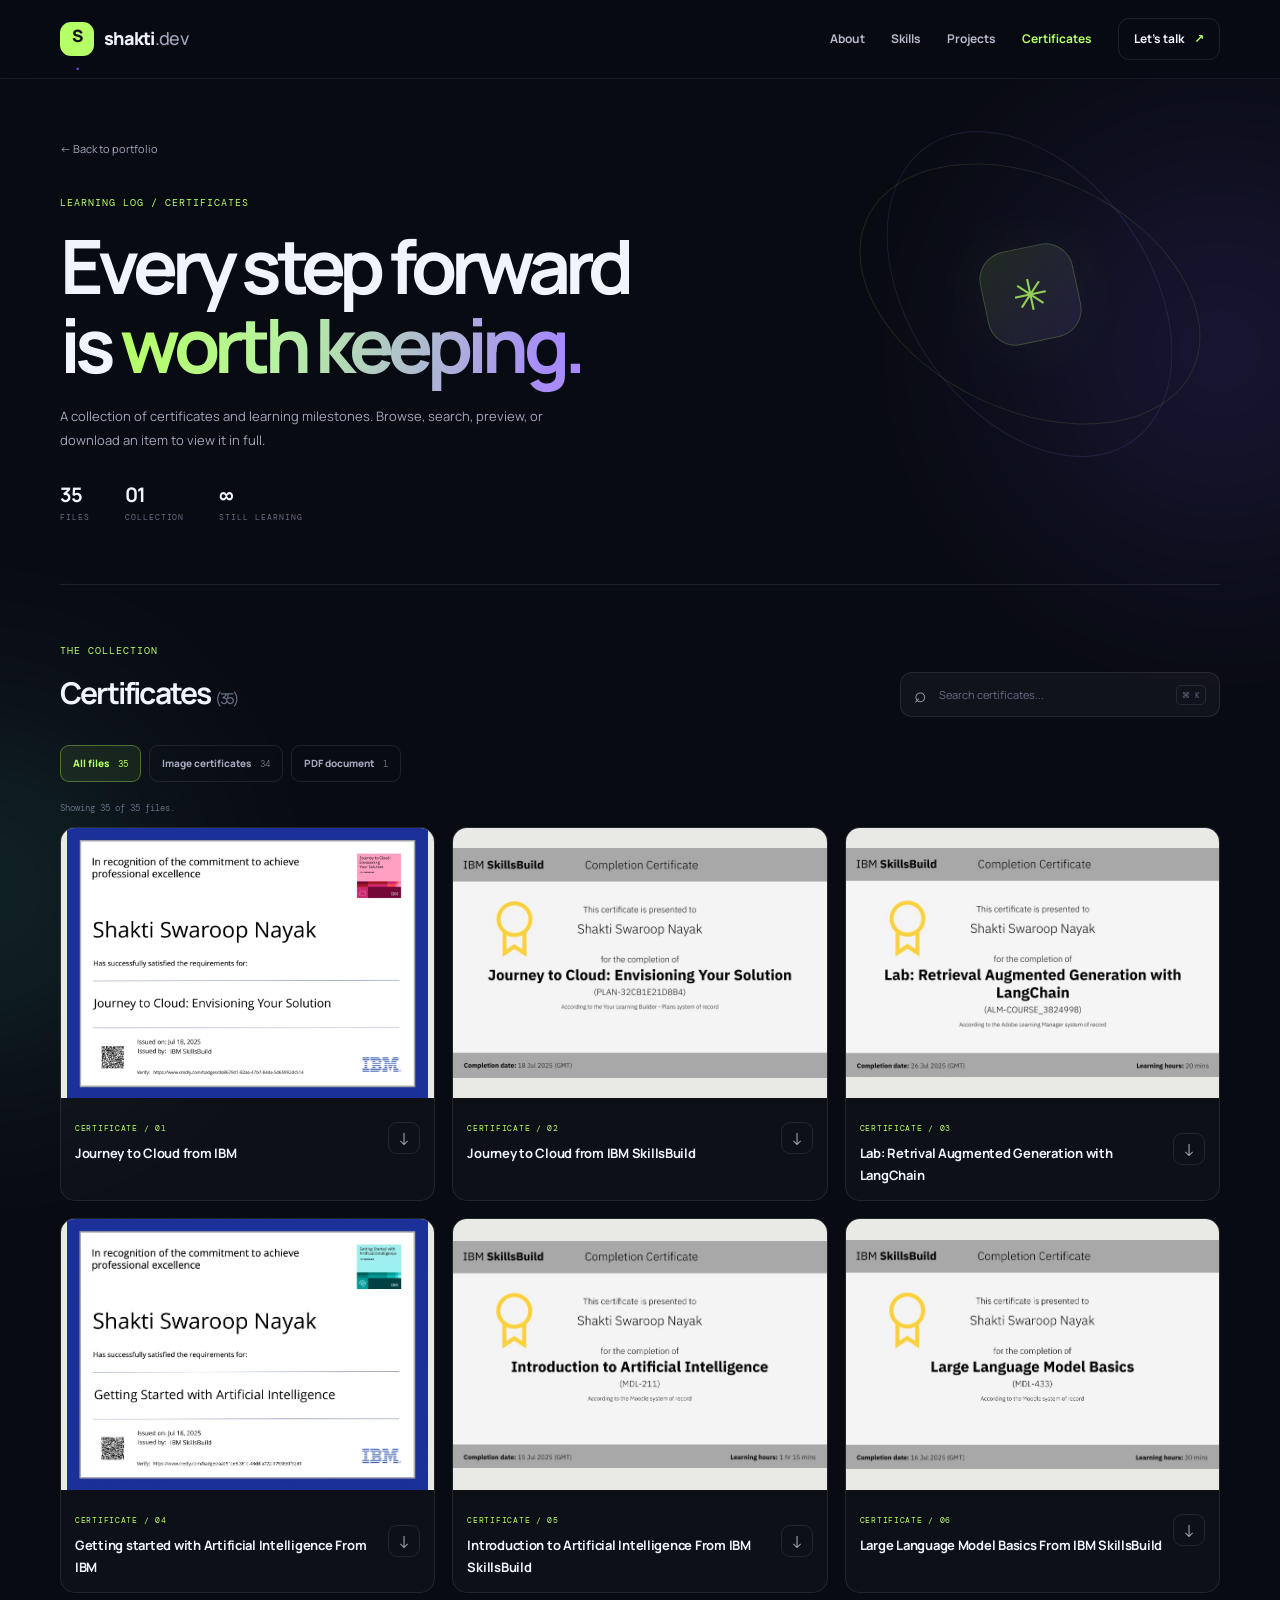
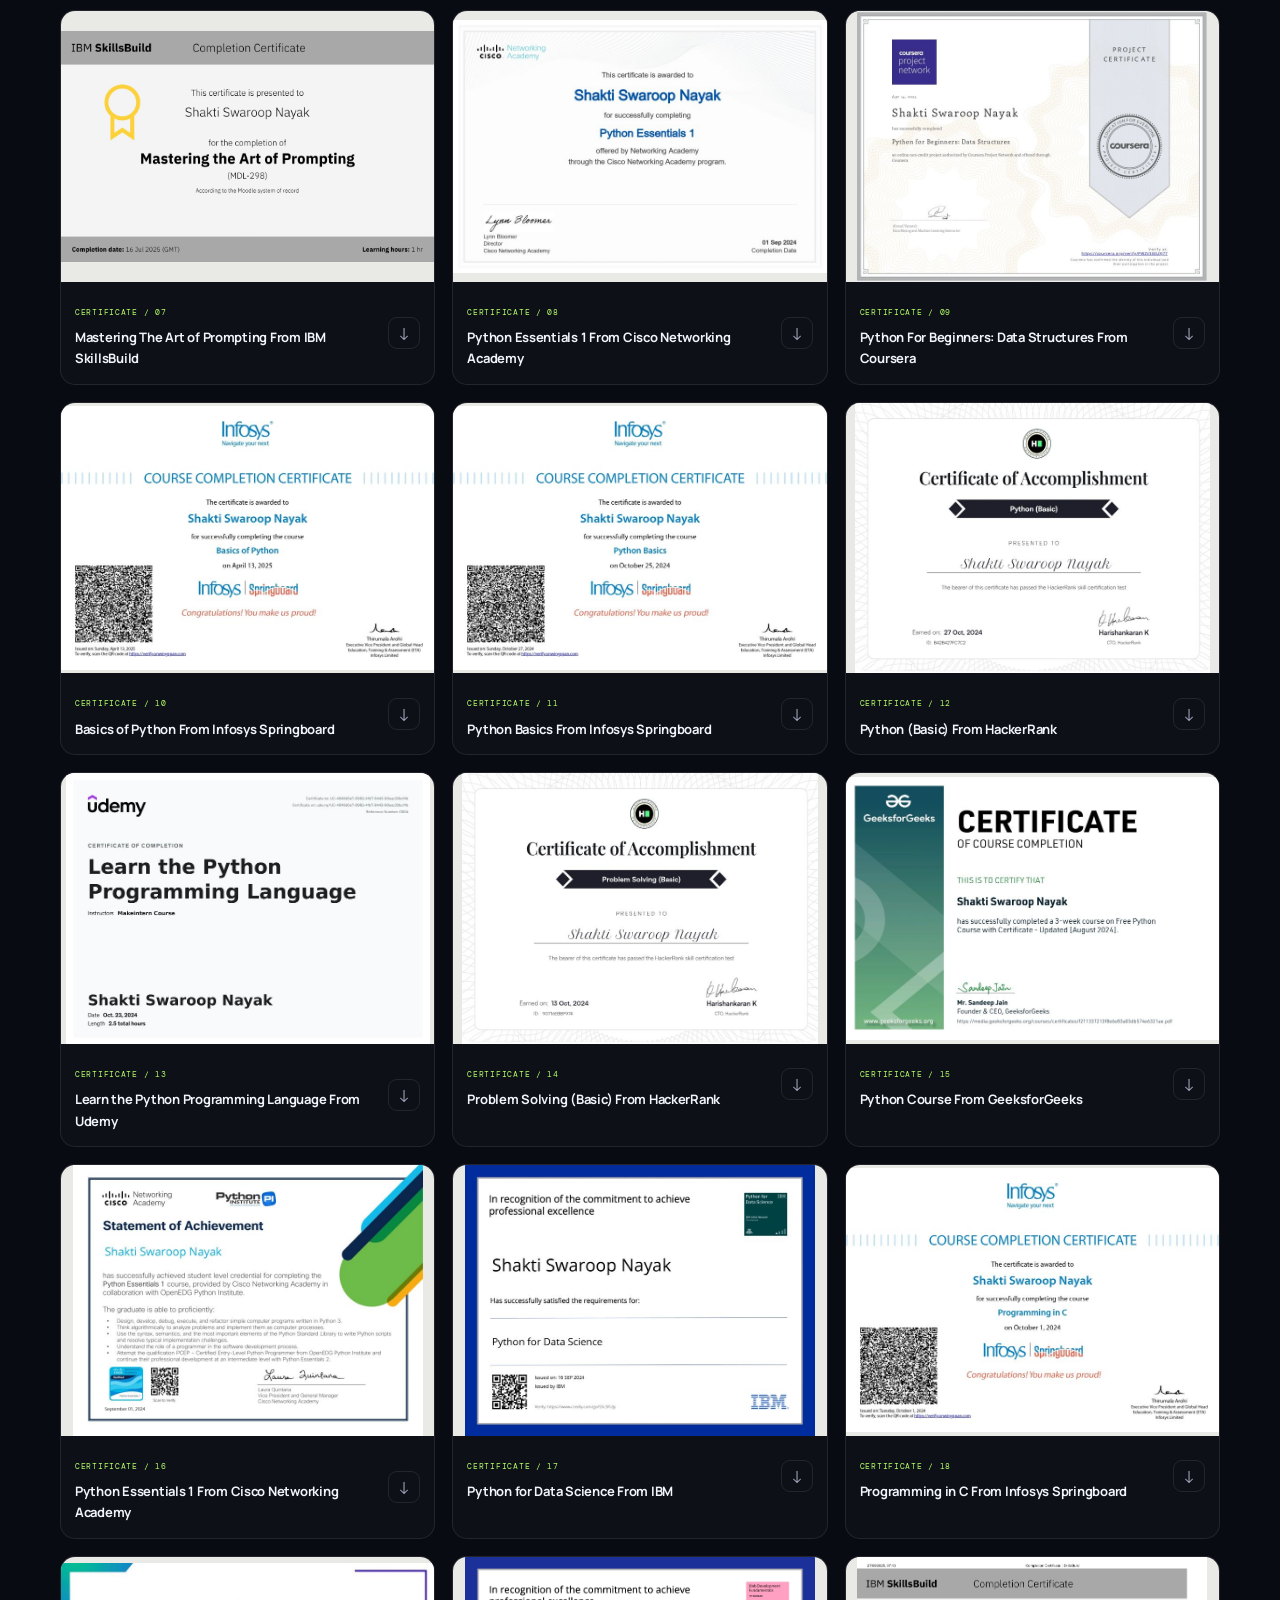
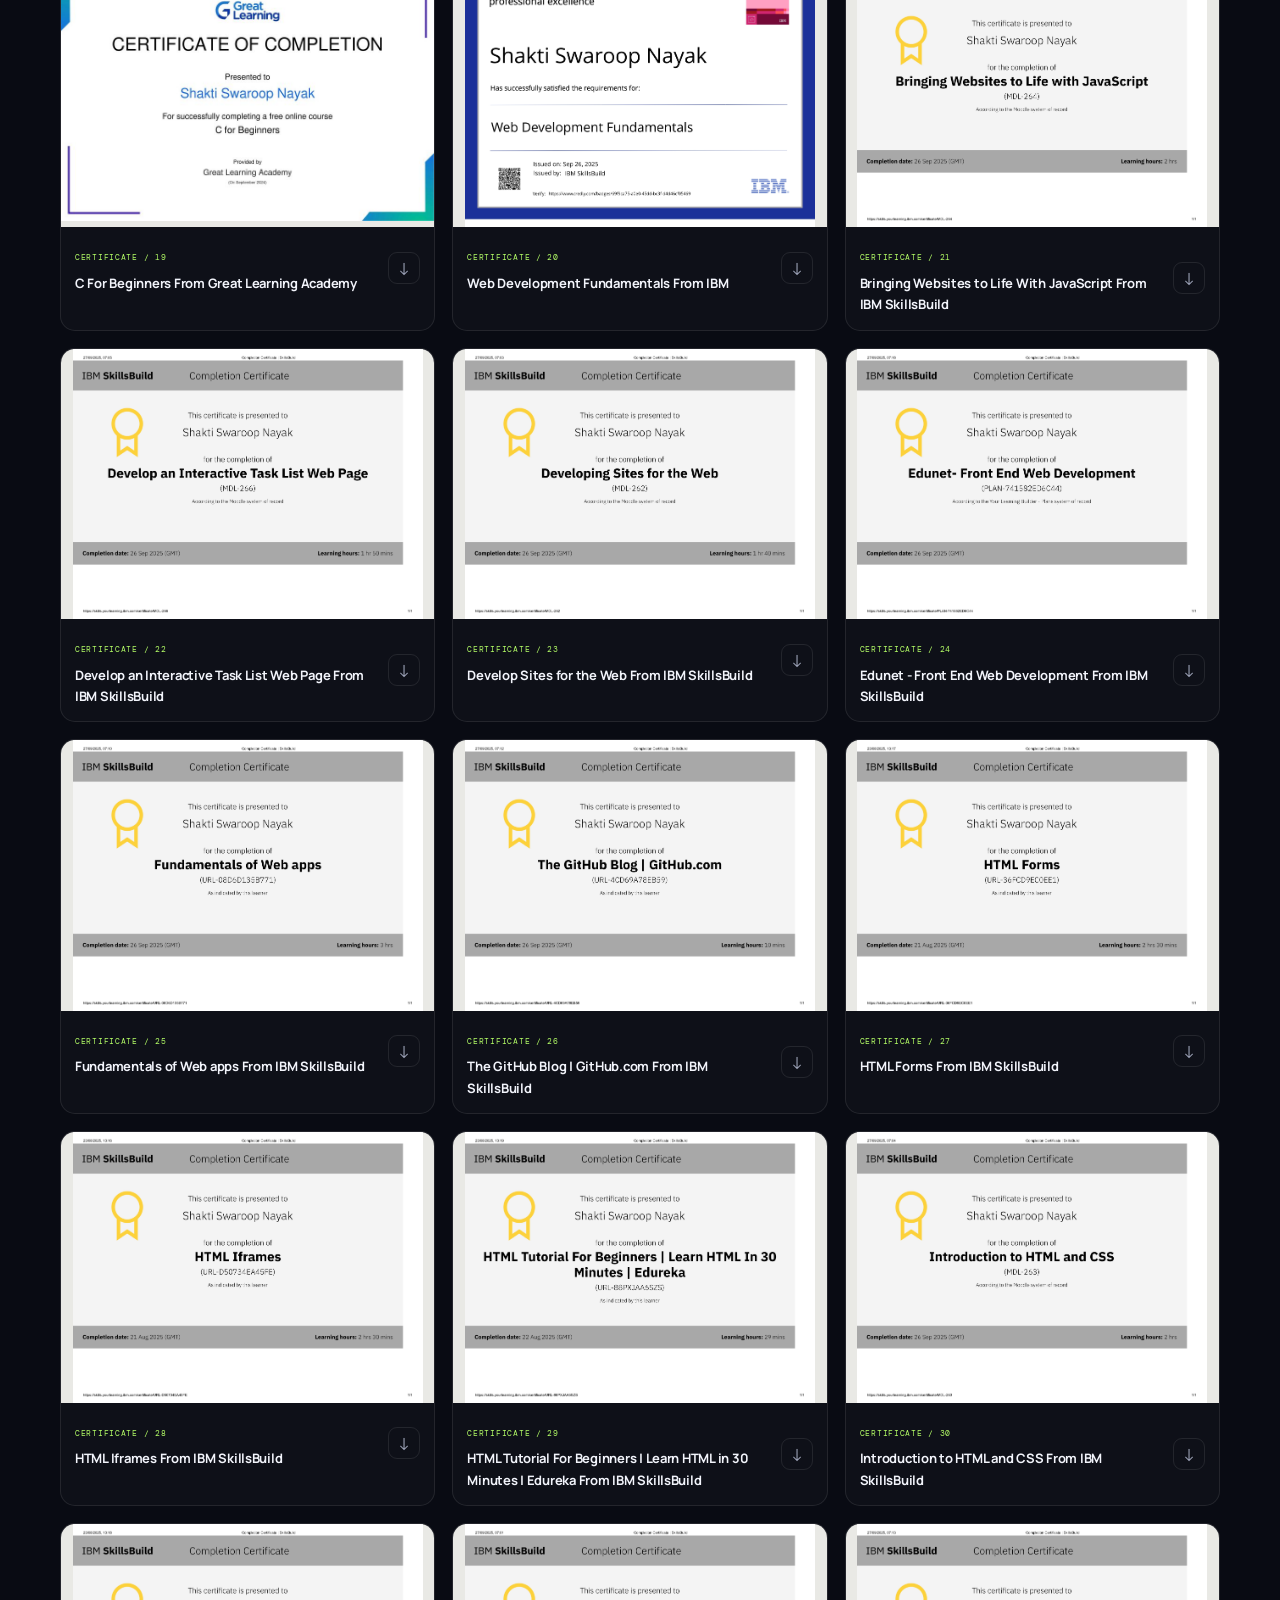
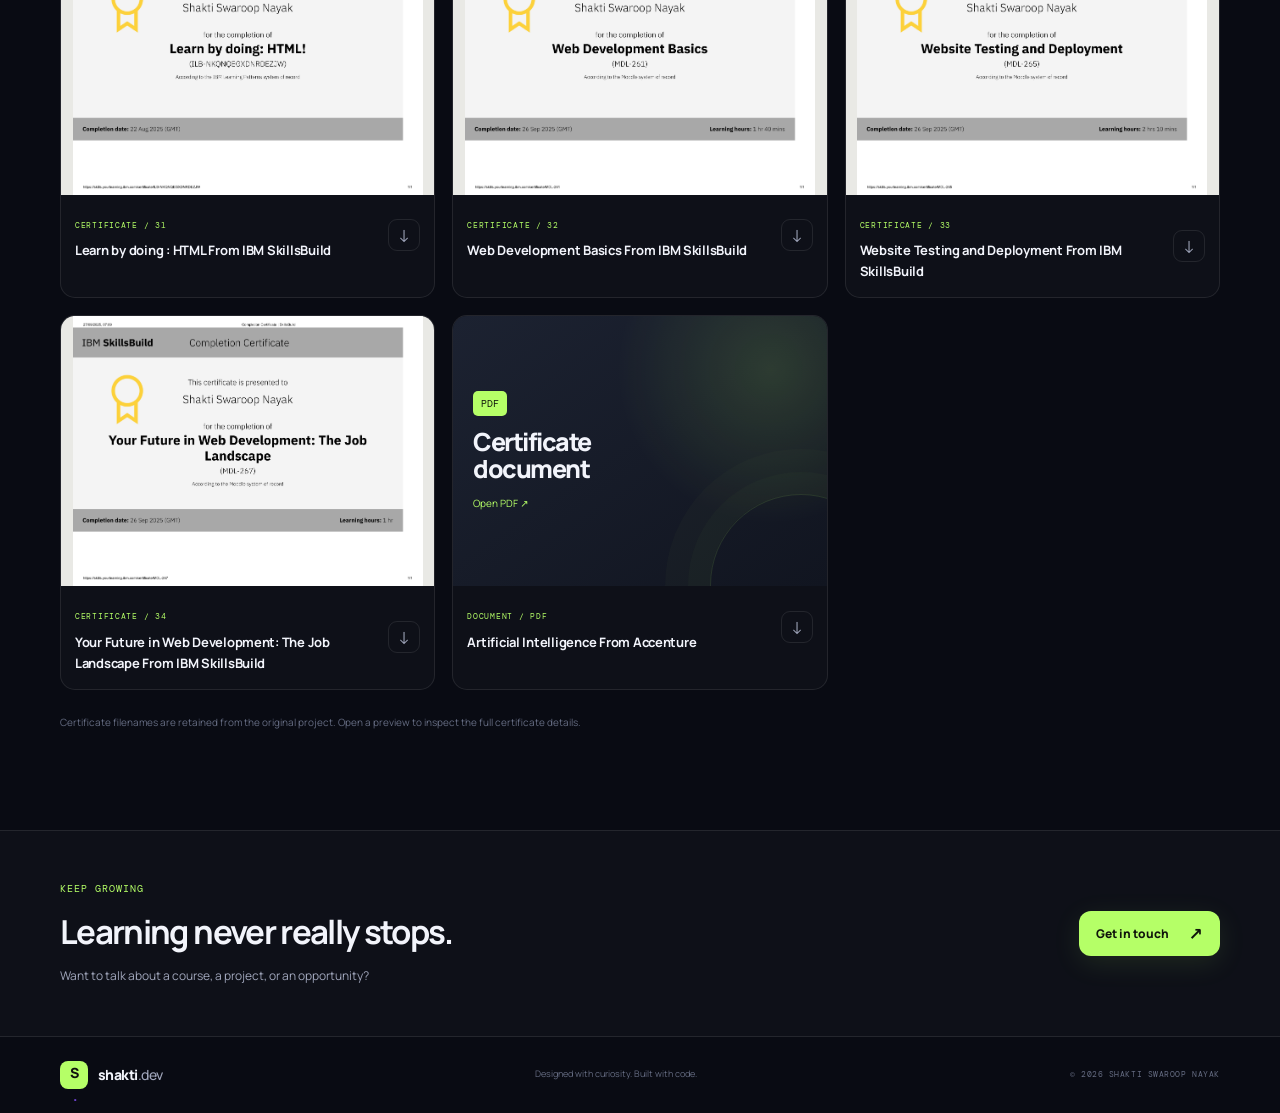
==== commit 8ee65f49: "Updated Certficates" ====
--- a/certificates.html
+++ b/certificates.html
@@ -41,242 +41,242 @@
           <img src="1.jpeg" loading="lazy" alt="Certificate 1">
           <span class="preview-overlay"><span>View certificate ↗</span></span>
         </button>
-        <div class="certificate-card-info"><div><span class="card-number">CERTIFICATE / 01</span><h2>Certificate 1</h2></div><a class="download-link" href="1.jpeg" download aria-label="Download Certificate 1">↓</a></div>
+        <div class="certificate-card-info"><div><span class="card-number">CERTIFICATE / 01</span><h2>Journey to Cloud from IBM</h2></div><a class="download-link" href="1.jpeg" download aria-label="Download Certificate 1">↓</a></div>
       </article>
       <article class="certificate-card" data-kind="image" data-search="certificate 2 image jpg jpeg">
         <button class="certificate-preview" type="button" data-preview="2.jpeg" aria-label="Preview Certificate 2">
           <img src="2.jpeg" loading="lazy" alt="Certificate 2">
           <span class="preview-overlay"><span>View certificate ↗</span></span>
         </button>
-        <div class="certificate-card-info"><div><span class="card-number">CERTIFICATE / 02</span><h2>Certificate 2</h2></div><a class="download-link" href="2.jpeg" download aria-label="Download Certificate 2">↓</a></div>
+        <div class="certificate-card-info"><div><span class="card-number">CERTIFICATE / 02</span><h2>Journey to Cloud from IBM SkillsBuild</h2></div><a class="download-link" href="2.jpeg" download aria-label="Download Certificate 2">↓</a></div>
       </article>
       <article class="certificate-card" data-kind="image" data-search="certificate 3 image jpg jpeg">
         <button class="certificate-preview" type="button" data-preview="3.jpeg" aria-label="Preview Certificate 3">
           <img src="3.jpeg" loading="lazy" alt="Certificate 3">
           <span class="preview-overlay"><span>View certificate ↗</span></span>
         </button>
-        <div class="certificate-card-info"><div><span class="card-number">CERTIFICATE / 03</span><h2>Certificate 3</h2></div><a class="download-link" href="3.jpeg" download aria-label="Download Certificate 3">↓</a></div>
+        <div class="certificate-card-info"><div><span class="card-number">CERTIFICATE / 03</span><h2>Lab: Retrival Augmented Generation with LangChain</h2></div><a class="download-link" href="3.jpeg" download aria-label="Download Certificate 3">↓</a></div>
+      </article>
+      <article class="certificate-card" data-kind="image" data-search="certificate 4 image jpg jpeg">
+        <button class="certificate-preview" type="button" data-preview="4.jpeg" aria-label="Preview Certificate 4">
+          <img src="4.jpeg" loading="lazy" alt="Certificate 4">
+          <span class="preview-overlay"><span>View certificate ↗</span></span>
+        </button>
+        <div class="certificate-card-info"><div><span class="card-number">CERTIFICATE / 04</span><h2>Getting started with Artificial Intelligence From IBM</h2></div><a class="download-link" href="5.jpeg" download aria-label="Download Certificate 5">↓</a></div>
       </article>
       <article class="certificate-card" data-kind="image" data-search="certificate 5 image jpg jpeg">
         <button class="certificate-preview" type="button" data-preview="5.jpeg" aria-label="Preview Certificate 5">
           <img src="5.jpeg" loading="lazy" alt="Certificate 5">
           <span class="preview-overlay"><span>View certificate ↗</span></span>
         </button>
-        <div class="certificate-card-info"><div><span class="card-number">CERTIFICATE / 05</span><h2>Certificate 5</h2></div><a class="download-link" href="5.jpeg" download aria-label="Download Certificate 5">↓</a></div>
+        <div class="certificate-card-info"><div><span class="card-number">CERTIFICATE / 05</span><h2>Introduction to Artificial Intelligence From IBM SkillsBuild</h2></div><a class="download-link" href="6.jpeg" download aria-label="Download Certificate 6">↓</a></div>
       </article>
       <article class="certificate-card" data-kind="image" data-search="certificate 6 image jpg jpeg">
         <button class="certificate-preview" type="button" data-preview="6.jpeg" aria-label="Preview Certificate 6">
           <img src="6.jpeg" loading="lazy" alt="Certificate 6">
           <span class="preview-overlay"><span>View certificate ↗</span></span>
         </button>
-        <div class="certificate-card-info"><div><span class="card-number">CERTIFICATE / 06</span><h2>Certificate 6</h2></div><a class="download-link" href="6.jpeg" download aria-label="Download Certificate 6">↓</a></div>
+        <div class="certificate-card-info"><div><span class="card-number">CERTIFICATE / 06</span><h2>Large Language Model Basics From IBM SkillsBuild</h2></div><a class="download-link" href="7.jpeg" download aria-label="Download Certificate 7">↓</a></div>
       </article>
       <article class="certificate-card" data-kind="image" data-search="certificate 7 image jpg jpeg">
         <button class="certificate-preview" type="button" data-preview="7.jpeg" aria-label="Preview Certificate 7">
           <img src="7.jpeg" loading="lazy" alt="Certificate 7">
           <span class="preview-overlay"><span>View certificate ↗</span></span>
         </button>
-        <div class="certificate-card-info"><div><span class="card-number">CERTIFICATE / 07</span><h2>Certificate 7</h2></div><a class="download-link" href="7.jpeg" download aria-label="Download Certificate 7">↓</a></div>
+        <div class="certificate-card-info"><div><span class="card-number">CERTIFICATE / 07</span><h2>Mastering The Art of Prompting From IBM SkillsBuild</h2></div><a class="download-link" href="8.jpeg" download aria-label="Download Certificate 8">↓</a></div>
       </article>
       <article class="certificate-card" data-kind="image" data-search="certificate 8 image jpg jpeg">
         <button class="certificate-preview" type="button" data-preview="8.jpeg" aria-label="Preview Certificate 8">
           <img src="8.jpeg" loading="lazy" alt="Certificate 8">
           <span class="preview-overlay"><span>View certificate ↗</span></span>
         </button>
-        <div class="certificate-card-info"><div><span class="card-number">CERTIFICATE / 08</span><h2>Certificate 8</h2></div><a class="download-link" href="8.jpeg" download aria-label="Download Certificate 8">↓</a></div>
+        <div class="certificate-card-info"><div><span class="card-number">CERTIFICATE / 08</span><h2>Python Essentials 1 From Cisco Networking Academy</h2></div><a class="download-link" href="9.jpeg" download aria-label="Download Certificate 9">↓</a></div>
       </article>
       <article class="certificate-card" data-kind="image" data-search="certificate 9 image jpg jpeg">
-        <button class="certificate-preview" type="button" data-preview="9.jpeg" aria-label="Preview Certificate 9">
-          <img src="9.jpeg" loading="lazy" alt="Certificate 9">
-          <span class="preview-overlay"><span>View certificate ↗</span></span>
-        </button>
-        <div class="certificate-card-info"><div><span class="card-number">CERTIFICATE / 09</span><h2>Certificate 9</h2></div><a class="download-link" href="9.jpeg" download aria-label="Download Certificate 9">↓</a></div>
+        <button class="certificate-preview" type="button" data-preview="9.jpeg" aria-label="Preview Certificate 09">
+          <img src="9.jpeg" loading="lazy" alt="Certificate 09">
+          <span class="preview-overlay"><span>View certificate ↗</span></span>
+        </button>
+        <div class="certificate-card-info"><div><span class="card-number">CERTIFICATE / 09</span><h2>Python For Beginners: Data Structures From Coursera</h2></div><a class="download-link" href="10.jpeg" download aria-label="Download Certificate 10">↓</a></div>
       </article>
       <article class="certificate-card" data-kind="image" data-search="certificate 10 image jpg jpeg">
         <button class="certificate-preview" type="button" data-preview="10.jpeg" aria-label="Preview Certificate 10">
           <img src="10.jpeg" loading="lazy" alt="Certificate 10">
           <span class="preview-overlay"><span>View certificate ↗</span></span>
         </button>
-        <div class="certificate-card-info"><div><span class="card-number">CERTIFICATE / 10</span><h2>Certificate 10</h2></div><a class="download-link" href="10.jpeg" download aria-label="Download Certificate 10">↓</a></div>
+        <div class="certificate-card-info"><div><span class="card-number">CERTIFICATE / 10</span><h2>Basics of Python From Infosys Springboard</h2></div><a class="download-link" href="11.jpeg" download aria-label="Download Certificate 11">↓</a></div>
       </article>
       <article class="certificate-card" data-kind="image" data-search="certificate 11 image jpg jpeg">
         <button class="certificate-preview" type="button" data-preview="11.jpeg" aria-label="Preview Certificate 11">
           <img src="11.jpeg" loading="lazy" alt="Certificate 11">
           <span class="preview-overlay"><span>View certificate ↗</span></span>
         </button>
-        <div class="certificate-card-info"><div><span class="card-number">CERTIFICATE / 11</span><h2>Certificate 11</h2></div><a class="download-link" href="11.jpeg" download aria-label="Download Certificate 11">↓</a></div>
+        <div class="certificate-card-info"><div><span class="card-number">CERTIFICATE / 11</span><h2>Python Basics From Infosys Springboard</h2></div><a class="download-link" href="12.jpeg" download aria-label="Download Certificate 12">↓</a></div>
       </article>
       <article class="certificate-card" data-kind="image" data-search="certificate 12 image jpg jpeg">
         <button class="certificate-preview" type="button" data-preview="12.jpeg" aria-label="Preview Certificate 12">
           <img src="12.jpeg" loading="lazy" alt="Certificate 12">
           <span class="preview-overlay"><span>View certificate ↗</span></span>
         </button>
-        <div class="certificate-card-info"><div><span class="card-number">CERTIFICATE / 12</span><h2>Certificate 12</h2></div><a class="download-link" href="12.jpeg" download aria-label="Download Certificate 12">↓</a></div>
+        <div class="certificate-card-info"><div><span class="card-number">CERTIFICATE / 12</span><h2>Python (Basic) From HackerRank</h2></div><a class="download-link" href="13.jpeg" download aria-label="Download Certificate 13">↓</a></div>
       </article>
       <article class="certificate-card" data-kind="image" data-search="certificate 13 image jpg jpeg">
         <button class="certificate-preview" type="button" data-preview="13.jpeg" aria-label="Preview Certificate 13">
           <img src="13.jpeg" loading="lazy" alt="Certificate 13">
           <span class="preview-overlay"><span>View certificate ↗</span></span>
         </button>
-        <div class="certificate-card-info"><div><span class="card-number">CERTIFICATE / 13</span><h2>Certificate 13</h2></div><a class="download-link" href="13.jpeg" download aria-label="Download Certificate 13">↓</a></div>
+        <div class="certificate-card-info"><div><span class="card-number">CERTIFICATE / 13</span><h2>Learn the Python Programming Language From Udemy</h2></div><a class="download-link" href="14.jpeg" download aria-label="Download Certificate 14">↓</a></div>
       </article>
       <article class="certificate-card" data-kind="image" data-search="certificate 14 image jpg jpeg">
         <button class="certificate-preview" type="button" data-preview="14.jpeg" aria-label="Preview Certificate 14">
           <img src="14.jpeg" loading="lazy" alt="Certificate 14">
           <span class="preview-overlay"><span>View certificate ↗</span></span>
         </button>
-        <div class="certificate-card-info"><div><span class="card-number">CERTIFICATE / 14</span><h2>Certificate 14</h2></div><a class="download-link" href="14.jpeg" download aria-label="Download Certificate 14">↓</a></div>
+        <div class="certificate-card-info"><div><span class="card-number">CERTIFICATE / 14</span><h2>Problem Solving (Basic) From HackerRank</h2></div><a class="download-link" href="15.jpeg" download aria-label="Download Certificate 15">↓</a></div>
       </article>
       <article class="certificate-card" data-kind="image" data-search="certificate 15 image jpg jpeg">
         <button class="certificate-preview" type="button" data-preview="15.jpeg" aria-label="Preview Certificate 15">
           <img src="15.jpeg" loading="lazy" alt="Certificate 15">
           <span class="preview-overlay"><span>View certificate ↗</span></span>
         </button>
-        <div class="certificate-card-info"><div><span class="card-number">CERTIFICATE / 15</span><h2>Certificate 15</h2></div><a class="download-link" href="15.jpeg" download aria-label="Download Certificate 15">↓</a></div>
+        <div class="certificate-card-info"><div><span class="card-number">CERTIFICATE / 15</span><h2>Python Course From GeeksforGeeks</h2></div><a class="download-link" href="16.jpeg" download aria-label="Download Certificate 16">↓</a></div>
       </article>
       <article class="certificate-card" data-kind="image" data-search="certificate 16 image jpg jpeg">
         <button class="certificate-preview" type="button" data-preview="16.jpeg" aria-label="Preview Certificate 16">
           <img src="16.jpeg" loading="lazy" alt="Certificate 16">
           <span class="preview-overlay"><span>View certificate ↗</span></span>
         </button>
-        <div class="certificate-card-info"><div><span class="card-number">CERTIFICATE / 16</span><h2>Certificate 16</h2></div><a class="download-link" href="16.jpeg" download aria-label="Download Certificate 16">↓</a></div>
+        <div class="certificate-card-info"><div><span class="card-number">CERTIFICATE / 16</span><h2>Python Essentials 1 From Cisco Networking Academy</h2></div><a class="download-link" href="17.jpeg" download aria-label="Download Certificate 17">↓</a></div>
       </article>
       <article class="certificate-card" data-kind="image" data-search="certificate 17 image jpg jpeg">
         <button class="certificate-preview" type="button" data-preview="17.jpeg" aria-label="Preview Certificate 17">
           <img src="17.jpeg" loading="lazy" alt="Certificate 17">
           <span class="preview-overlay"><span>View certificate ↗</span></span>
         </button>
-        <div class="certificate-card-info"><div><span class="card-number">CERTIFICATE / 17</span><h2>Certificate 17</h2></div><a class="download-link" href="17.jpeg" download aria-label="Download Certificate 17">↓</a></div>
+        <div class="certificate-card-info"><div><span class="card-number">CERTIFICATE / 17</span><h2>Python for Data Science From IBM</h2></div><a class="download-link" href="18.jpeg" download aria-label="Download Certificate 18">↓</a></div>
       </article>
       <article class="certificate-card" data-kind="image" data-search="certificate 18 image jpg jpeg">
         <button class="certificate-preview" type="button" data-preview="18.jpeg" aria-label="Preview Certificate 18">
           <img src="18.jpeg" loading="lazy" alt="Certificate 18">
           <span class="preview-overlay"><span>View certificate ↗</span></span>
         </button>
-        <div class="certificate-card-info"><div><span class="card-number">CERTIFICATE / 18</span><h2>Certificate 18</h2></div><a class="download-link" href="18.jpeg" download aria-label="Download Certificate 18">↓</a></div>
+        <div class="certificate-card-info"><div><span class="card-number">CERTIFICATE / 18</span><h2>Programming in C From Infosys Springboard</h2></div><a class="download-link" href="19.jpeg" download aria-label="Download Certificate 19">↓</a></div>
       </article>
       <article class="certificate-card" data-kind="image" data-search="certificate 19 image jpg jpeg">
         <button class="certificate-preview" type="button" data-preview="19.jpeg" aria-label="Preview Certificate 19">
           <img src="19.jpeg" loading="lazy" alt="Certificate 19">
           <span class="preview-overlay"><span>View certificate ↗</span></span>
         </button>
-        <div class="certificate-card-info"><div><span class="card-number">CERTIFICATE / 19</span><h2>Certificate 19</h2></div><a class="download-link" href="19.jpeg" download aria-label="Download Certificate 19">↓</a></div>
+        <div class="certificate-card-info"><div><span class="card-number">CERTIFICATE / 19</span><h2>C For Beginners From Great Learning Academy</h2></div><a class="download-link" href="20.jpeg" download aria-label="Download Certificate 20">↓</a></div>
       </article>
       <article class="certificate-card" data-kind="image" data-search="certificate 20 image jpg jpeg">
         <button class="certificate-preview" type="button" data-preview="20.jpeg" aria-label="Preview Certificate 20">
           <img src="20.jpeg" loading="lazy" alt="Certificate 20">
           <span class="preview-overlay"><span>View certificate ↗</span></span>
         </button>
-        <div class="certificate-card-info"><div><span class="card-number">CERTIFICATE / 20</span><h2>Certificate 20</h2></div><a class="download-link" href="20.jpeg" download aria-label="Download Certificate 20">↓</a></div>
+        <div class="certificate-card-info"><div><span class="card-number">CERTIFICATE / 20</span><h2>Web Development Fundamentals From IBM</h2></div><a class="download-link" href="21.jpeg" download aria-label="Download Certificate 21">↓</a></div>
       </article>
       <article class="certificate-card" data-kind="image" data-search="certificate 21 image jpg jpeg">
         <button class="certificate-preview" type="button" data-preview="21.jpeg" aria-label="Preview Certificate 21">
           <img src="21.jpeg" loading="lazy" alt="Certificate 21">
           <span class="preview-overlay"><span>View certificate ↗</span></span>
         </button>
-        <div class="certificate-card-info"><div><span class="card-number">CERTIFICATE / 21</span><h2>Certificate 21</h2></div><a class="download-link" href="21.jpeg" download aria-label="Download Certificate 21">↓</a></div>
+        <div class="certificate-card-info"><div><span class="card-number">CERTIFICATE / 21</span><h2>Bringing Websites to Life With JavaScript From IBM SkillsBuild</h2></div><a class="download-link" href="22.jpeg" download aria-label="Download Certificate 22">↓</a></div>
       </article>
       <article class="certificate-card" data-kind="image" data-search="certificate 22 image jpg jpeg">
         <button class="certificate-preview" type="button" data-preview="22.jpeg" aria-label="Preview Certificate 22">
           <img src="22.jpeg" loading="lazy" alt="Certificate 22">
           <span class="preview-overlay"><span>View certificate ↗</span></span>
         </button>
-        <div class="certificate-card-info"><div><span class="card-number">CERTIFICATE / 22</span><h2>Certificate 22</h2></div><a class="download-link" href="22.jpeg" download aria-label="Download Certificate 22">↓</a></div>
+        <div class="certificate-card-info"><div><span class="card-number">CERTIFICATE / 22</span><h2>Develop an Interactive Task List Web Page From IBM SkillsBuild</h2></div><a class="download-link" href="23.jpeg" download aria-label="Download Certificate 23">↓</a></div>
       </article>
       <article class="certificate-card" data-kind="image" data-search="certificate 23 image jpg jpeg">
         <button class="certificate-preview" type="button" data-preview="23.jpeg" aria-label="Preview Certificate 23">
           <img src="23.jpeg" loading="lazy" alt="Certificate 23">
           <span class="preview-overlay"><span>View certificate ↗</span></span>
         </button>
-        <div class="certificate-card-info"><div><span class="card-number">CERTIFICATE / 23</span><h2>Certificate 23</h2></div><a class="download-link" href="23.jpeg" download aria-label="Download Certificate 23">↓</a></div>
+        <div class="certificate-card-info"><div><span class="card-number">CERTIFICATE / 23</span><h2>Develop Sites for the Web From IBM SkillsBuild</h2></div><a class="download-link" href="24.jpeg" download aria-label="Download Certificate 24">↓</a></div>
       </article>
       <article class="certificate-card" data-kind="image" data-search="certificate 24 image jpg jpeg">
         <button class="certificate-preview" type="button" data-preview="24.jpeg" aria-label="Preview Certificate 24">
           <img src="24.jpeg" loading="lazy" alt="Certificate 24">
           <span class="preview-overlay"><span>View certificate ↗</span></span>
         </button>
-        <div class="certificate-card-info"><div><span class="card-number">CERTIFICATE / 24</span><h2>Certificate 24</h2></div><a class="download-link" href="24.jpeg" download aria-label="Download Certificate 24">↓</a></div>
+        <div class="certificate-card-info"><div><span class="card-number">CERTIFICATE / 24</span><h2>Edunet - Front End Web Development From IBM SkillsBuild</h2></div><a class="download-link" href="25.jpeg" download aria-label="Download Certificate 25">↓</a></div>
       </article>
       <article class="certificate-card" data-kind="image" data-search="certificate 25 image jpg jpeg">
         <button class="certificate-preview" type="button" data-preview="25.jpeg" aria-label="Preview Certificate 25">
           <img src="25.jpeg" loading="lazy" alt="Certificate 25">
           <span class="preview-overlay"><span>View certificate ↗</span></span>
         </button>
-        <div class="certificate-card-info"><div><span class="card-number">CERTIFICATE / 25</span><h2>Certificate 25</h2></div><a class="download-link" href="25.jpeg" download aria-label="Download Certificate 25">↓</a></div>
+        <div class="certificate-card-info"><div><span class="card-number">CERTIFICATE / 25</span><h2>Fundamentals of Web apps From IBM SkillsBuild</h2></div><a class="download-link" href="26.jpeg" download aria-label="Download Certificate 26">↓</a></div>
       </article>
       <article class="certificate-card" data-kind="image" data-search="certificate 26 image jpg jpeg">
         <button class="certificate-preview" type="button" data-preview="26.jpeg" aria-label="Preview Certificate 26">
           <img src="26.jpeg" loading="lazy" alt="Certificate 26">
           <span class="preview-overlay"><span>View certificate ↗</span></span>
         </button>
-        <div class="certificate-card-info"><div><span class="card-number">CERTIFICATE / 26</span><h2>Certificate 26</h2></div><a class="download-link" href="26.jpeg" download aria-label="Download Certificate 26">↓</a></div>
+        <div class="certificate-card-info"><div><span class="card-number">CERTIFICATE / 26</span><h2>The GitHub Blog | GitHub.com From IBM SkillsBuild</h2></div><a class="download-link" href="27.jpeg" download aria-label="Download Certificate 27">↓</a></div>
       </article>
       <article class="certificate-card" data-kind="image" data-search="certificate 27 image jpg jpeg">
         <button class="certificate-preview" type="button" data-preview="27.jpeg" aria-label="Preview Certificate 27">
           <img src="27.jpeg" loading="lazy" alt="Certificate 27">
           <span class="preview-overlay"><span>View certificate ↗</span></span>
         </button>
-        <div class="certificate-card-info"><div><span class="card-number">CERTIFICATE / 27</span><h2>Certificate 27</h2></div><a class="download-link" href="27.jpeg" download aria-label="Download Certificate 27">↓</a></div>
+        <div class="certificate-card-info"><div><span class="card-number">CERTIFICATE / 27</span><h2>HTML Forms From IBM SkillsBuild</h2></div><a class="download-link" href="28.jpeg" download aria-label="Download Certificate 28">↓</a></div>
       </article>
       <article class="certificate-card" data-kind="image" data-search="certificate 28 image jpg jpeg">
         <button class="certificate-preview" type="button" data-preview="28.jpeg" aria-label="Preview Certificate 28">
           <img src="28.jpeg" loading="lazy" alt="Certificate 28">
           <span class="preview-overlay"><span>View certificate ↗</span></span>
         </button>
-        <div class="certificate-card-info"><div><span class="card-number">CERTIFICATE / 28</span><h2>Certificate 28</h2></div><a class="download-link" href="28.jpeg" download aria-label="Download Certificate 28">↓</a></div>
+        <div class="certificate-card-info"><div><span class="card-number">CERTIFICATE / 28</span><h2>HTML Iframes From IBM SkillsBuild</h2></div><a class="download-link" href="29.jpeg" download aria-label="Download Certificate 29">↓</a></div>
       </article>
       <article class="certificate-card" data-kind="image" data-search="certificate 29 image jpg jpeg">
         <button class="certificate-preview" type="button" data-preview="29.jpeg" aria-label="Preview Certificate 29">
           <img src="29.jpeg" loading="lazy" alt="Certificate 29">
           <span class="preview-overlay"><span>View certificate ↗</span></span>
         </button>
-        <div class="certificate-card-info"><div><span class="card-number">CERTIFICATE / 29</span><h2>Certificate 29</h2></div><a class="download-link" href="29.jpeg" download aria-label="Download Certificate 29">↓</a></div>
+        <div class="certificate-card-info"><div><span class="card-number">CERTIFICATE / 29</span><h2>HTML Tutorial For Beginners | Learn HTML in 30 Minutes | Edureka From IBM SkillsBuild</h2></div><a class="download-link" href="30.jpeg" download aria-label="Download Certificate 30">↓</a></div>
       </article>
       <article class="certificate-card" data-kind="image" data-search="certificate 30 image jpg jpeg">
         <button class="certificate-preview" type="button" data-preview="30.jpeg" aria-label="Preview Certificate 30">
           <img src="30.jpeg" loading="lazy" alt="Certificate 30">
           <span class="preview-overlay"><span>View certificate ↗</span></span>
         </button>
-        <div class="certificate-card-info"><div><span class="card-number">CERTIFICATE / 30</span><h2>Certificate 30</h2></div><a class="download-link" href="30.jpeg" download aria-label="Download Certificate 30">↓</a></div>
+        <div class="certificate-card-info"><div><span class="card-number">CERTIFICATE / 30</span><h2>Introduction to HTML and CSS From IBM SkillsBuild</h2></div><a class="download-link" href="31.jpeg" download aria-label="Download Certificate 31">↓</a></div>
       </article>
       <article class="certificate-card" data-kind="image" data-search="certificate 31 image jpg jpeg">
         <button class="certificate-preview" type="button" data-preview="31.jpeg" aria-label="Preview Certificate 31">
           <img src="31.jpeg" loading="lazy" alt="Certificate 31">
           <span class="preview-overlay"><span>View certificate ↗</span></span>
         </button>
-        <div class="certificate-card-info"><div><span class="card-number">CERTIFICATE / 31</span><h2>Certificate 31</h2></div><a class="download-link" href="31.jpeg" download aria-label="Download Certificate 31">↓</a></div>
+        <div class="certificate-card-info"><div><span class="card-number">CERTIFICATE / 31</span><h2>Learn by doing : HTML From IBM SkillsBuild</h2></div><a class="download-link" href="32.jpeg" download aria-label="Download Certificate 32">↓</a></div>
       </article>
       <article class="certificate-card" data-kind="image" data-search="certificate 32 image jpg jpeg">
         <button class="certificate-preview" type="button" data-preview="32.jpeg" aria-label="Preview Certificate 32">
           <img src="32.jpeg" loading="lazy" alt="Certificate 32">
           <span class="preview-overlay"><span>View certificate ↗</span></span>
         </button>
-        <div class="certificate-card-info"><div><span class="card-number">CERTIFICATE / 32</span><h2>Certificate 32</h2></div><a class="download-link" href="32.jpeg" download aria-label="Download Certificate 32">↓</a></div>
+        <div class="certificate-card-info"><div><span class="card-number">CERTIFICATE / 32</span><h2>Web Development Basics From IBM SkillsBuild</h2></div><a class="download-link" href="33.jpeg" download aria-label="Download Certificate 33">↓</a></div>
       </article>
       <article class="certificate-card" data-kind="image" data-search="certificate 33 image jpg jpeg">
         <button class="certificate-preview" type="button" data-preview="33.jpeg" aria-label="Preview Certificate 33">
           <img src="33.jpeg" loading="lazy" alt="Certificate 33">
           <span class="preview-overlay"><span>View certificate ↗</span></span>
         </button>
-        <div class="certificate-card-info"><div><span class="card-number">CERTIFICATE / 33</span><h2>Certificate 33</h2></div><a class="download-link" href="33.jpeg" download aria-label="Download Certificate 33">↓</a></div>
+        <div class="certificate-card-info"><div><span class="card-number">CERTIFICATE / 33</span><h2>Website Testing and Deployment From IBM SkillsBuild</h2></div><a class="download-link" href="34.jpeg" download aria-label="Download Certificate 34">↓</a></div>
       </article>
       <article class="certificate-card" data-kind="image" data-search="certificate 34 image jpg jpeg">
         <button class="certificate-preview" type="button" data-preview="34.jpeg" aria-label="Preview Certificate 34">
           <img src="34.jpeg" loading="lazy" alt="Certificate 34">
           <span class="preview-overlay"><span>View certificate ↗</span></span>
         </button>
-        <div class="certificate-card-info"><div><span class="card-number">CERTIFICATE / 34</span><h2>Certificate 34</h2></div><a class="download-link" href="34.jpeg" download aria-label="Download Certificate 34">↓</a></div>
-      </article>
-      <article class="certificate-card" data-kind="image" data-search="certificate 35 image jpg jpeg">
-        <button class="certificate-preview" type="button" data-preview="35.jpeg" aria-label="Preview Certificate 35">
-          <img src="35.jpeg" loading="lazy" alt="Certificate 35">
-          <span class="preview-overlay"><span>View certificate ↗</span></span>
-        </button>
-        <div class="certificate-card-info"><div><span class="card-number">CERTIFICATE / 35</span><h2>Certificate 35</h2></div><a class="download-link" href="35.jpeg" download aria-label="Download Certificate 35">↓</a></div>
+        <div class="certificate-card-info"><div><span class="card-number">CERTIFICATE / 34</span><h2>Your Future in Web Development: The Job Landscape From IBM SkillsBuild</h2></div><a class="download-link" href="35.jpeg" download aria-label="Download Certificate 35">↓</a></div>
       </article>
       <article class="certificate-card pdf-card" data-kind="pdf" data-search="certificate pdf document course completion">
-        <a class="pdf-preview" href="4.pdf" target="_blank" rel="noopener" aria-label="Open PDF certificate"><span class="pdf-icon">PDF</span><span class="pdf-large-title">Certificate<br>document</span><span class="pdf-open">Open PDF ↗</span></a>
-        <div class="certificate-card-info"><div><span class="card-number">DOCUMENT / PDF</span><h2>Certificate PDF</h2></div><a class="download-link" href="4.pdf" download aria-label="Download PDF certificate">↓</a></div>
+        <a class="pdf-preview" href="Accenture.pdf" target="_blank" rel="noopener" aria-label="Open PDF certificate"><span class="pdf-icon">PDF</span><span class="pdf-large-title">Certificate<br>document</span><span class="pdf-open">Open PDF ↗</span></a>
+        <div class="certificate-card-info"><div><span class="card-number">DOCUMENT / PDF</span><h2>Artificial Intelligence From Accenture</h2></div><a class="download-link" href="Accenture.pdf" download aria-label="Download PDF certificate">↓</a></div>
       </article>
       </div>
       <div class="empty-state" id="emptyState" hidden><span>⌕</span><h3>No matches found</h3><p>Try another search term or choose a different filter.</p><button class="button button-quiet" id="resetFilters" type="button">Reset filters</button></div>
